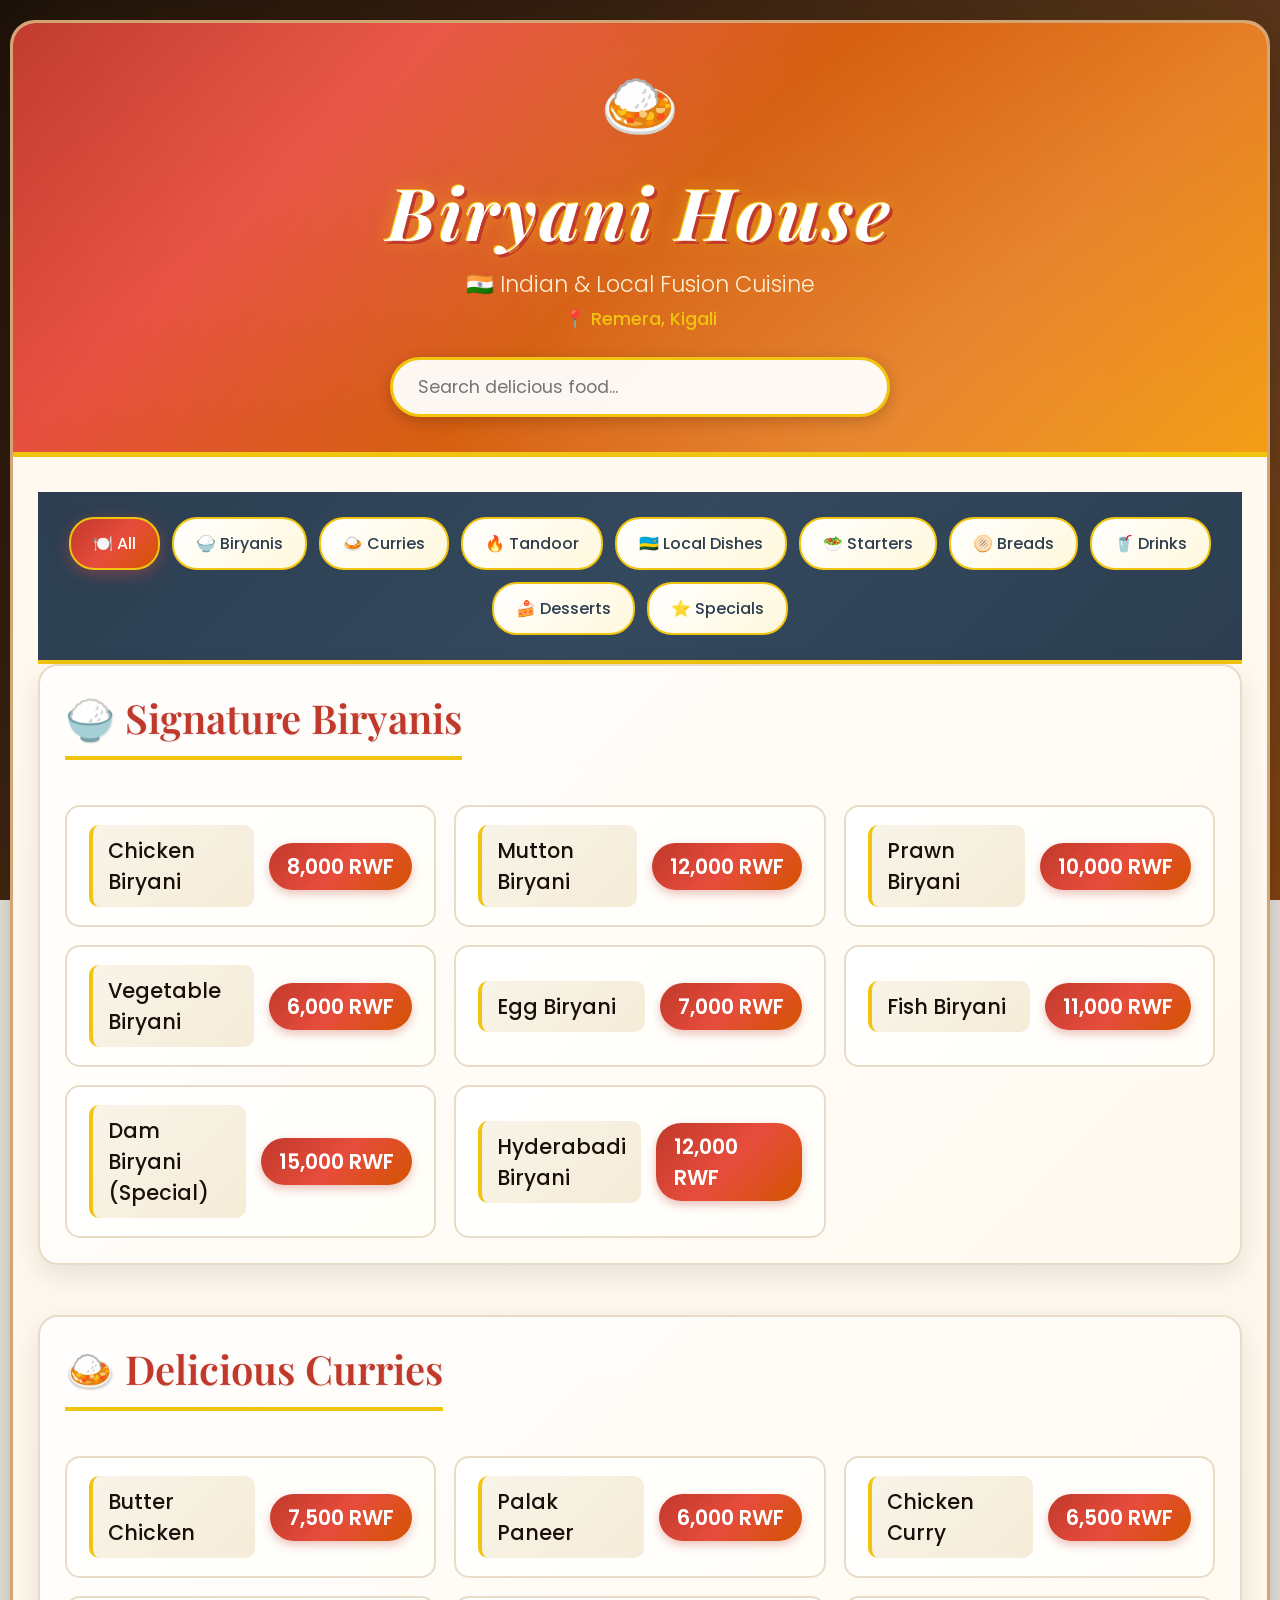
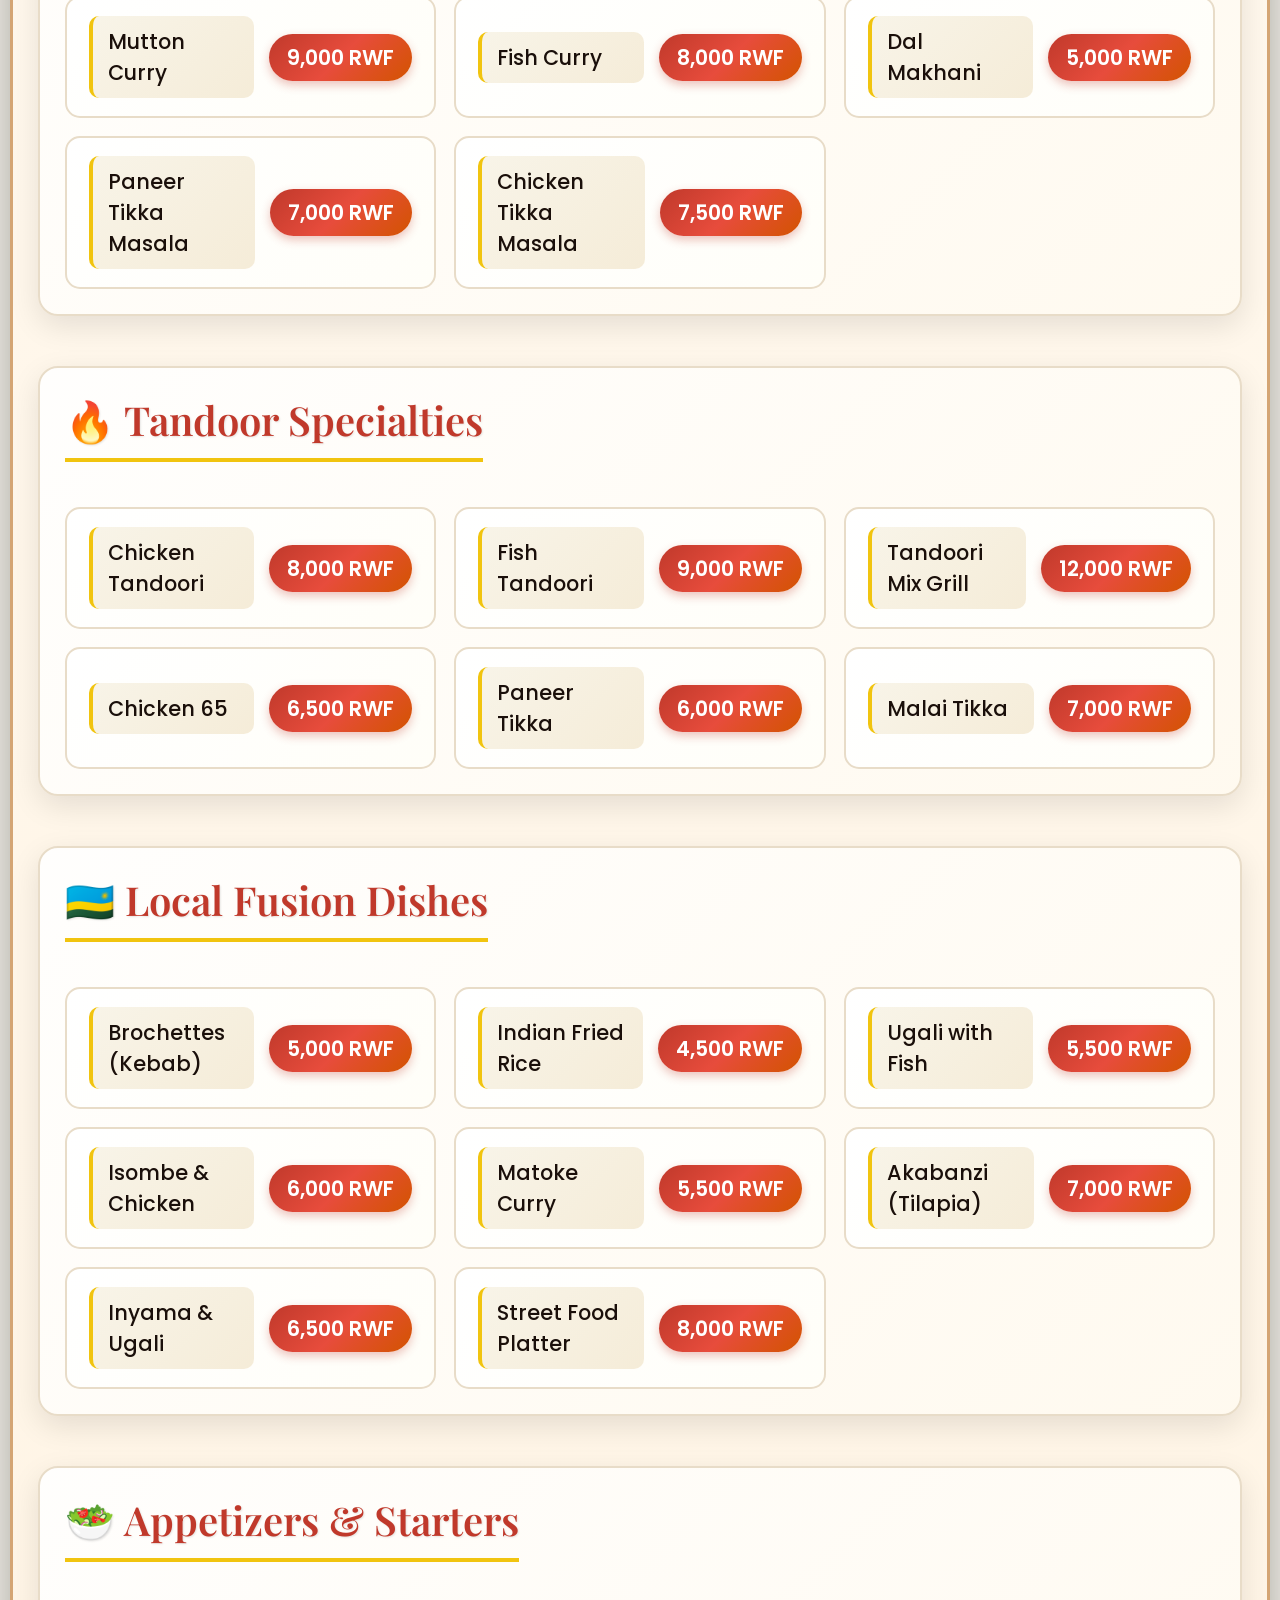
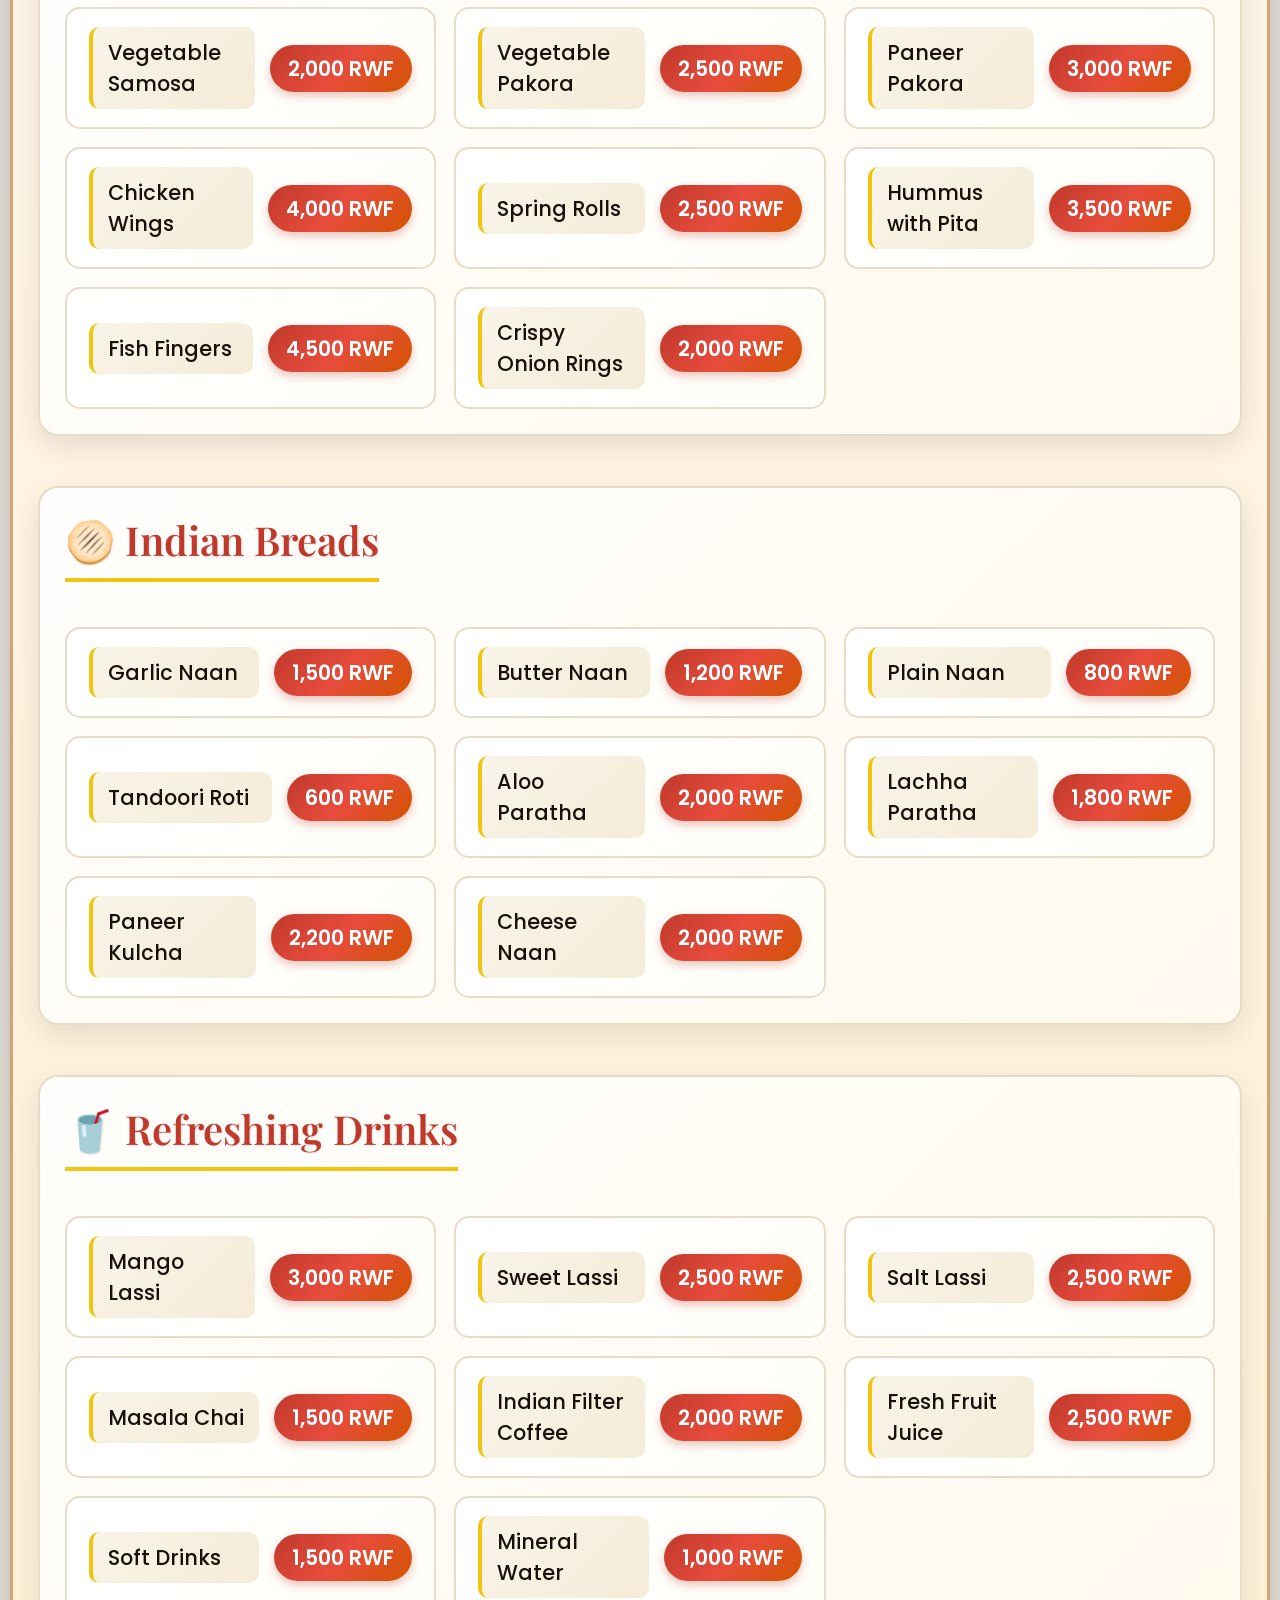
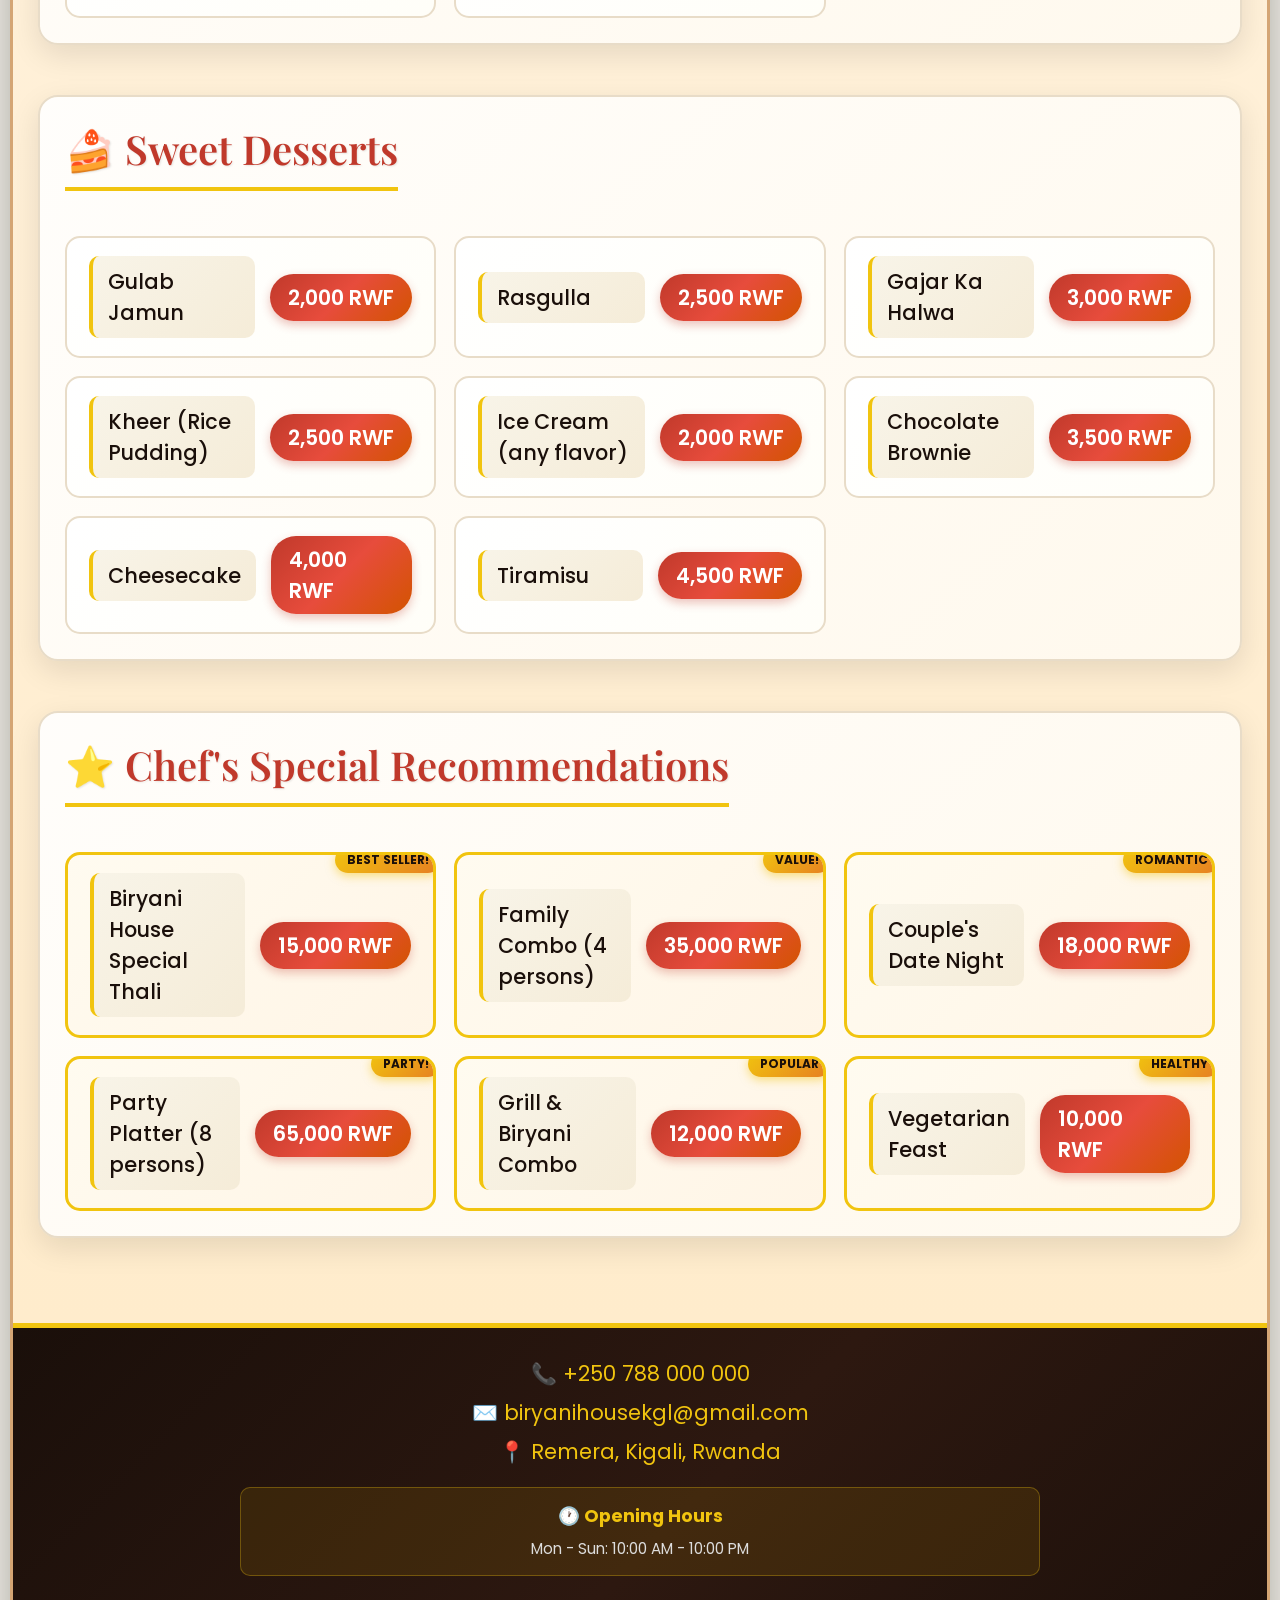
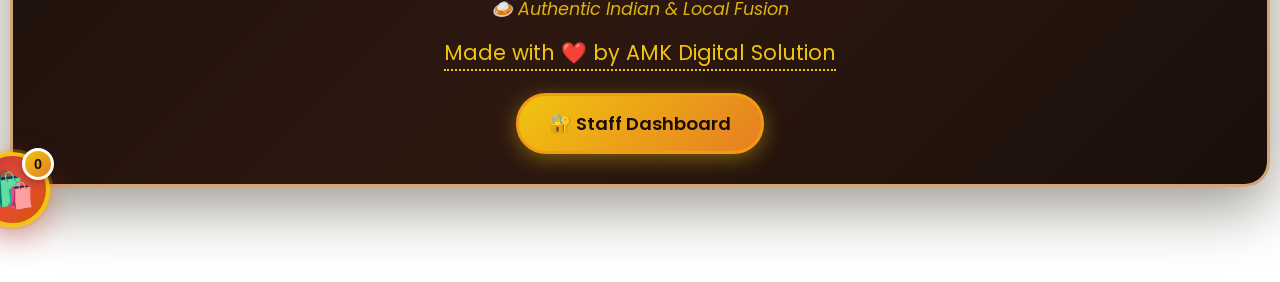
==== menu.html @ 38ee4d49 "Add search optimization, internet images, payment modal and MTN integration" ====
<!DOCTYPE html>
<html lang="en">
<head>
    <meta charset="UTF-8">
    <meta name="viewport" content="width=device-width, initial-scale=1.0">
    <title>Biryani House - Menu</title>
    <link rel="icon" type="image/svg+xml" href="favicon.svg">
    <link rel="preconnect" href="https://fonts.googleapis.com">
    <link rel="preconnect" href="https://fonts.gstatic.com" crossorigin>
    <link href="https://fonts.googleapis.com/css2?family=Playfair+Display:wght@400;600;700&family=Poppins:wght@300;400;500;600&display=swap" rel="stylesheet">
    <link rel="stylesheet" href="menu-style.css">
    <!-- Firebase SDK -->
    <script src="https://www.gstatic.com/firebasejs/9.23.0/firebase-app-compat.js"></script>
    <script src="https://www.gstatic.com/firebasejs/9.23.0/firebase-database-compat.js"></script>
    <script>
        console.log('🍛 Biryani House - Loading...');
        
        const firebaseConfig = {
            apiKey: "AIzaSyCnoVYQ_BgOSNeVuJPE0hF92beCrWhpoPE",
            authDomain: "shazam-coffee.firebaseapp.com",
            projectId: "shazam-coffee",
            storageBucket: "shazam-coffee.firebasestorage.app",
            messagingSenderId: "303645613348",
            appId: "1:303645613348:web:fd463f95c4bb95d16fa7b1",
            databaseURL: "https://shazam-coffee-default-rtdb.firebaseio.com"
        };
        
        // Wait for Firebase to load
        let initAttempts = 0;
        const initFirebase = setInterval(() => {
            if (typeof firebase !== 'undefined' && firebase.initializeApp) {
                clearInterval(initFirebase);
                try {
                    if (!firebase.apps.length) {
                        firebase.initializeApp(firebaseConfig);
                    }
                    window.firebaseDB = firebase.database();
                    console.log('✅ Biryani House - System Ready!');
                } catch (error) {
                    console.error('Firebase init error:', error);
                    window.firebaseDB = null;
                }
            } else {
                initAttempts++;
                if (initAttempts > 100) {
                    clearInterval(initFirebase);
                    console.warn('⚠️ Using offline mode');
                    window.firebaseDB = null;
                }
            }
        }, 100);
    </script>
</head>
<body>
    <!-- Animated Background -->
    <div class="bg-animation">
        <div class="spice spice-1">🌶️</div>
        <div class="spice spice-2">🍛</div>
        <div class="spice spice-3">🧄</div>
        <div class="spice spice-4">🧅</div>
        <div class="spice spice-5">🍚</div>
    </div>

    <div class="container">
        <header class="menu-header">
            <div class="logo">
                <div class="restaurant-icon">🍛</div>
                <h1>Biryani House</h1>
                <p class="tagline">🇮🇳 Indian & Local Fusion Cuisine</p>
                <p class="location">📍 Remera, Kigali</p>
            </div>
            <div class="search-bar">
                <input type="text" id="searchInput" placeholder="Search delicious food...">
            </div>
        </header>

        <main class="menu-content">
            <div class="category-filter">
                <button class="filter-btn active" data-category="all">🍽️ All</button>
                <button class="filter-btn" data-category="biryani">🍚 Biryanis</button>
                <button class="filter-btn" data-category="curry">🍛 Curries</button>
                <button class="filter-btn" data-category="tandoor">🔥 Tandoor</button>
                <button class="filter-btn" data-category="local">🇷🇼 Local Dishes</button>
                <button class="filter-btn" data-category="starters">🥗 Starters</button>
                <button class="filter-btn" data-category="breads">🫓 Breads</button>
                <button class="filter-btn" data-category="drinks">🥤 Drinks</button>
                <button class="filter-btn" data-category="desserts">🍰 Desserts</button>
                <button class="filter-btn" data-category="specials">⭐ Specials</button>
            </div>

            <!-- Biryani Section -->
            <section class="menu-section" data-category="biryani">
                <h2 class="section-title">🍚 Signature Biryanis</h2>
                <div class="menu-grid">
                    <div class="menu-item" data-image="chicken_biryani.jpeg">
                        <span class="item-name">Chicken Biryani</span>
                        <span class="item-price">8,000 RWF</span>
                    </div>
                    <div class="menu-item" data-image="mutton_biryani.jpeg">
                        <span class="item-name">Mutton Biryani</span>
                        <span class="item-price">12,000 RWF</span>
                    </div>
                    <div class="menu-item" data-image="prawn_biryani.jpeg">
                        <span class="item-name">Prawn Biryani</span>
                        <span class="item-price">10,000 RWF</span>
                    </div>
                    <div class="menu-item" data-image="veg_biryani.jpeg">
                        <span class="item-name">Vegetable Biryani</span>
                        <span class="item-price">6,000 RWF</span>
                    </div>
                    <div class="menu-item" data-image="egg_biryani.jpeg">
                        <span class="item-name">Egg Biryani</span>
                        <span class="item-price">7,000 RWF</span>
                    </div>
                    <div class="menu-item" data-image="fish_biryani.jpeg">
                        <span class="item-name">Fish Biryani</span>
                        <span class="item-price">11,000 RWF</span>
                    </div>
                    <div class="menu-item" data-image="dam_biryani.jpeg">
                        <span class="item-name">Dam Biryani (Special)</span>
                        <span class="item-price">15,000 RWF</span>
                    </div>
                    <div class="menu-item" data-image="hyderabadi_biryani.jpeg">
                        <span class="item-name">Hyderabadi Biryani</span>
                        <span class="item-price">12,000 RWF</span>
                    </div>
                </div>
            </section>

            <!-- Curries Section -->
            <section class="menu-section" data-category="curry">
                <h2 class="section-title">🍛 Delicious Curries</h2>
                <div class="menu-grid">
                    <div class="menu-item" data-image="butter_chicken.jpeg">
                        <span class="item-name">Butter Chicken</span>
                        <span class="item-price">7,500 RWF</span>
                    </div>
                    <div class="menu-item" data-image="palak_paneer.jpeg">
                        <span class="item-name">Palak Paneer</span>
                        <span class="item-price">6,000 RWF</span>
                    </div>
                    <div class="menu-item" data-image="chicken_curry.jpeg">
                        <span class="item-name">Chicken Curry</span>
                        <span class="item-price">6,500 RWF</span>
                    </div>
                    <div class="menu-item" data-image="mutton_curry.jpeg">
                        <span class="item-name">Mutton Curry</span>
                        <span class="item-price">9,000 RWF</span>
                    </div>
                    <div class="menu-item" data-image="fish_curry.jpeg">
                        <span class="item-name">Fish Curry</span>
                        <span class="item-price">8,000 RWF</span>
                    </div>
                    <div class="menu-item" data-image="dal_makhani.jpeg">
                        <span class="item-name">Dal Makhani</span>
                        <span class="item-price">5,000 RWF</span>
                    </div>
                    <div class="menu-item" data-image="paneer_tikka.jpeg">
                        <span class="item-name">Paneer Tikka Masala</span>
                        <span class="item-price">7,000 RWF</span>
                    </div>
                    <div class="menu-item" data-image="chicken_tikka.jpeg">
                        <span class="item-name">Chicken Tikka Masala</span>
                        <span class="item-price">7,500 RWF</span>
                    </div>
                </div>
            </section>

            <!-- Tandoor Section -->
            <section class="menu-section" data-category="tandoor">
                <h2 class="section-title">🔥 Tandoor Specialties</h2>
                <div class="menu-grid">
                    <div class="menu-item" data-image="chicken_tandoor.jpeg">
                        <span class="item-name">Chicken Tandoori</span>
                        <span class="item-price">8,000 RWF</span>
                    </div>
                    <div class="menu-item" data-image="fish_tandoor.jpeg">
                        <span class="item-name">Fish Tandoori</span>
                        <span class="item-price">9,000 RWF</span>
                    </div>
                    <div class="menu-item" data-image="tandoori_mix.jpeg">
                        <span class="item-name">Tandoori Mix Grill</span>
                        <span class="item-price">12,000 RWF</span>
                    </div>
                    <div class="menu-item" data-image="chicken_65.jpeg">
                        <span class="item-name">Chicken 65</span>
                        <span class="item-price">6,500 RWF</span>
                    </div>
                    <div class="menu-item" data-image="paneer_tikka_tandoor.jpeg">
                        <span class="item-name">Paneer Tikka</span>
                        <span class="item-price">6,000 RWF</span>
                    </div>
                    <div class="menu-item" data-image="malai_tikka.jpeg">
                        <span class="item-name">Malai Tikka</span>
                        <span class="item-price">7,000 RWF</span>
                    </div>
                </div>
            </section>

            <!-- Local Dishes Section -->
            <section class="menu-section" data-category="local">
                <h2 class="section-title">🇷🇼 Local Fusion Dishes</h2>
                <div class="menu-grid">
                    <div class="menu-item" data-image="brochettes.jpeg">
                        <span class="item-name">Brochettes (Kebab)</span>
                        <span class="item-price">5,000 RWF</span>
                    </div>
                    <div class="menu-item" data-image="fried_rice.jpeg">
                        <span class="item-name">Indian Fried Rice</span>
                        <span class="item-price">4,500 RWF</span>
                    </div>
                    <div class="menu-item" data-image="ugali_fish.jpeg">
                        <span class="item-name">Ugali with Fish</span>
                        <span class="item-price">5,500 RWF</span>
                    </div>
                    <div class="menu-item" data-image="isombe.jpeg">
                        <span class="item-name">Isombe & Chicken</span>
                        <span class="item-price">6,000 RWF</span>
                    </div>
                    <div class="menu-item" data-image="matoke.jpeg">
                        <span class="item-name">Matoke Curry</span>
                        <span class="item-price">5,500 RWF</span>
                    </div>
                    <div class="menu-item" data-image="akabanzi.jpeg">
                        <span class="item-name">Akabanzi (Tilapia)</span>
                        <span class="item-price">7,000 RWF</span>
                    </div>
                    <div class="menu-item" data-image=" RWANDA.jpeg">
                        <span class="item-name">Inyama & Ugali</span>
                        <span class="item-price">6,500 RWF</span>
                    </div>
                    <div class="menu-item" data-image="street_food.jpeg">
                        <span class="item-name">Street Food Platter</span>
                        <span class="item-price">8,000 RWF</span>
                    </div>
                </div>
            </section>

            <!-- Starters Section -->
            <section class="menu-section" data-category="starters">
                <h2 class="section-title">🥗 Appetizers & Starters</h2>
                <div class="menu-grid">
                    <div class="menu-item" data-image="samosa.jpeg">
                        <span class="item-name">Vegetable Samosa</span>
                        <span class="item-price">2,000 RWF</span>
                    </div>
                    <div class="menu-item" data-image="pakora.jpeg">
                        <span class="item-name">Vegetable Pakora</span>
                        <span class="item-price">2,500 RWF</span>
                    </div>
                    <div class="menu-item" data-image="paneer_pakora.jpeg">
                        <span class="item-name">Paneer Pakora</span>
                        <span class="item-price">3,000 RWF</span>
                    </div>
                    <div class="menu-item" data-image="chicken_wings.jpeg">
                        <span class="item-name">Chicken Wings</span>
                        <span class="item-price">4,000 RWF</span>
                    </div>
                    <div class="menu-item" data-image="spring_rolls.jpeg">
                        <span class="item-name">Spring Rolls</span>
                        <span class="item-price">2,500 RWF</span>
                    </div>
                    <div class="menu-item" data-image="hummus.jpeg">
                        <span class="item-name">Hummus with Pita</span>
                        <span class="item-price">3,500 RWF</span>
                    </div>
                    <div class="menu-item" data-image="fish_fingers.jpeg">
                        <span class="item-name">Fish Fingers</span>
                        <span class="item-price">4,500 RWF</span>
                    </div>
                    <div class="menu-item" data-image="onion_rings.jpeg">
                        <span class="item-name">Crispy Onion Rings</span>
                        <span class="item-price">2,000 RWF</span>
                    </div>
                </div>
            </section>

            <!-- Breads Section -->
            <section class="menu-section" data-category="breads">
                <h2 class="section-title">🫓 Indian Breads</h2>
                <div class="menu-grid">
                    <div class="menu-item" data-image="garlic_naan.jpeg">
                        <span class="item-name">Garlic Naan</span>
                        <span class="item-price">1,500 RWF</span>
                    </div>
                    <div class="menu-item" data-image="butter_naan.jpeg">
                        <span class="item-name">Butter Naan</span>
                        <span class="item-price">1,200 RWF</span>
                    </div>
                    <div class="menu-item" data-image="plain_naan.jpeg">
                        <span class="item-name">Plain Naan</span>
                        <span class="item-price">800 RWF</span>
                    </div>
                    <div class="menu-item" data-image="roti.jpeg">
                        <span class="item-name">Tandoori Roti</span>
                        <span class="item-price">600 RWF</span>
                    </div>
                    <div class="menu-item" data-image="paratha.jpeg">
                        <span class="item-name">Aloo Paratha</span>
                        <span class="item-price">2,000 RWF</span>
                    </div>
                    <div class="menu-item" data-image="lachha_paratha.jpeg">
                        <span class="item-name">Lachha Paratha</span>
                        <span class="item-price">1,800 RWF</span>
                    </div>
                    <div class="menu-item" data-image="kulcha.jpeg">
                        <span class="item-name">Paneer Kulcha</span>
                        <span class="item-price">2,200 RWF</span>
                    </div>
                    <div class="menu-item" data-image="cheese_naan.jpeg">
                        <span class="item-name">Cheese Naan</span>
                        <span class="item-price">2,000 RWF</span>
                    </div>
                </div>
            </section>

            <!-- Drinks Section -->
            <section class="menu-section" data-category="drinks">
                <h2 class="section-title">🥤 Refreshing Drinks</h2>
                <div class="menu-grid">
                    <div class="menu-item" data-image="mango_lassi.jpeg">
                        <span class="item-name">Mango Lassi</span>
                        <span class="item-price">3,000 RWF</span>
                    </div>
                    <div class="menu-item" data-image="sweet_lassi.jpeg">
                        <span class="item-name">Sweet Lassi</span>
                        <span class="item-price">2,500 RWF</span>
                    </div>
                    <div class="menu-item" data-image="salt_lassi.jpeg">
                        <span class="item-name">Salt Lassi</span>
                        <span class="item-price">2,500 RWF</span>
                    </div>
                    <div class="menu-item" data-image="masala_chai.jpeg">
                        <span class="item-name">Masala Chai</span>
                        <span class="item-price">1,500 RWF</span>
                    </div>
                    <div class="menu-item" data-image="coffee.jpeg">
                        <span class="item-name">Indian Filter Coffee</span>
                        <span class="item-price">2,000 RWF</span>
                    </div>
                    <div class="menu-item" data-image="fresh_juice.jpeg">
                        <span class="item-name">Fresh Fruit Juice</span>
                        <span class="item-price">2,500 RWF</span>
                    </div>
                    <div class="menu-item" data-image="soft_drinks.jpeg">
                        <span class="item-name">Soft Drinks</span>
                        <span class="item-price">1,500 RWF</span>
                    </div>
                    <div class="menu-item" data-image="water.jpeg">
                        <span class="item-name">Mineral Water</span>
                        <span class="item-price">1,000 RWF</span>
                    </div>
                </div>
            </section>

            <!-- Desserts Section -->
            <section class="menu-section" data-category="desserts">
                <h2 class="section-title">🍰 Sweet Desserts</h2>
                <div class="menu-grid">
                    <div class="menu-item" data-image="gulab_jamun.jpeg">
                        <span class="item-name">Gulab Jamun</span>
                        <span class="item-price">2,000 RWF</span>
                    </div>
                    <div class="menu-item" data-image="rasgulla.jpeg">
                        <span class="item-name">Rasgulla</span>
                        <span class="item-price">2,500 RWF</span>
                    </div>
                    <div class="menu-item" data-image="gajar_ka_halwa.jpeg">
                        <span class="item-name">Gajar Ka Halwa</span>
                        <span class="item-price">3,000 RWF</span>
                    </div>
                    <div class="menu-item" data-image="kheer.jpeg">
                        <span class="item-name">Kheer (Rice Pudding)</span>
                        <span class="item-price">2,500 RWF</span>
                    </div>
                    <div class="menu-item" data-image="ice_cream.jpeg">
                        <span class="item-name">Ice Cream (any flavor)</span>
                        <span class="item-price">2,000 RWF</span>
                    </div>
                    <div class="menu-item" data-image="brownie.jpeg">
                        <span class="item-name">Chocolate Brownie</span>
                        <span class="item-price">3,500 RWF</span>
                    </div>
                    <div class="menu-item" data-image=" cheesecake.jpeg">
                        <span class="item-name">Cheesecake</span>
                        <span class="item-price">4,000 RWF</span>
                    </div>
                    <div class="menu-item" data-image="tiramisu.jpeg">
                        <span class="item-name">Tiramisu</span>
                        <span class="item-price">4,500 RWF</span>
                    </div>
                </div>
            </section>

            <!-- Specials Section -->
            <section class="menu-section" data-category="specials">
                <h2 class="section-title">⭐ Chef's Special Recommendations</h2>
                <div class="menu-grid">
                    <div class="menu-item special-item" data-image="special_thali.jpeg">
                        <span class="item-name">Biryani House Special Thali</span>
                        <span class="item-price">15,000 RWF</span>
                        <span class="special-badge">Best Seller!</span>
                    </div>
                    <div class="menu-item special-item" data-image="family_combo.jpeg">
                        <span class="item-name">Family Combo (4 persons)</span>
                        <span class="item-price">35,000 RWF</span>
                        <span class="special-badge">Value!</span>
                    </div>
                    <div class="menu-item special-item" data-image="couple_date.jpeg">
                        <span class="item-name">Couple's Date Night</span>
                        <span class="item-price">18,000 RWF</span>
                        <span class="special-badge">Romantic</span>
                    </div>
                    <div class="menu-item special-item" data-image="party_platter.jpeg">
                        <span class="item-name">Party Platter (8 persons)</span>
                        <span class="item-price">65,000 RWF</span>
                        <span class="special-badge">Party!</span>
                    </div>
                    <div class="menu-item special-item" data-image="grill_combo.jpeg">
                        <span class="item-name">Grill & Biryani Combo</span>
                        <span class="item-price">12,000 RWF</span>
                        <span class="special-badge">Popular</span>
                    </div>
                    <div class="menu-item special-item" data-image="veg_feast.jpeg">
                        <span class="item-name">Vegetarian Feast</span>
                        <span class="item-price">10,000 RWF</span>
                        <span class="special-badge">Healthy</span>
                    </div>
                </div>
            </section>
        </main>

        <footer class="menu-footer">
            <div class="footer-content">
                <div class="contact-section">
                    <p class="contact">📞 +250 788 000 000</p>
                    <p class="email">✉️ biryanihousekgl@gmail.com</p>
                    <p class="address">📍 Remera, Kigali, Rwanda</p>
                </div>
                <div class="hours-section">
                    <h4>🕐 Opening Hours</h4>
                    <p>Mon - Sun: 10:00 AM - 10:00 PM</p>
                </div>
                <p class="powered">🍛 Authentic Indian & Local Fusion</p>
                <p class="signature">
                    <a href="https://mugisha-aime-kevin.web.app/index.html" target="_blank" class="contact-link">Made with ❤️ by AMK Digital Solution</a>
                </p>
                <div id="contact-modal" class="contact-modal">
                    <div class="contact-content">
                        <span class="close" onclick="toggleContactInfo()">&times;</span>
                        <h3>AMK Digital Solution</h3>
                        <p><strong>Location:</strong> Kigali, Rwanda</p>
                        <p><strong>Phone:</strong></p>
                        <ul>
                            <li><a href="tel:+250783309973">+250 783 309 973</a></li>
                            <li><a href="tel:+250784039011">+250 784 039 011</a></li>
                        </ul>
                        <p><strong>Email:</strong></p>
                        <ul>
                            <li><a href="mailto:ashimirwejoseph@gmail.com">ashimirwejoseph@gmail.com</a></li>
                        </ul>
                    </div>
                </div>
                <div class="barista-link-container">
                    <a href="barista.html" class="barista-link">
                        🔐 Staff Dashboard
                    </a>
                </div>
            </div>
        </footer>
    </div>

    <!-- Active Orders Section -->
    <div class="active-orders-container" id="activeOrdersContainer" style="display: none;">
        <div class="active-orders-header">
            <h3>🛒 Your Active Orders</h3>
            <button class="close-orders-btn" id="closeOrdersBtn">✕</button>
        </div>
        <div id="activeOrdersList"></div>
    </div>

    <!-- Floating Orders Button -->
    <button class="floating-orders-btn" id="floatingOrdersBtn">
        <span class="order-count" id="orderCount">0</span>
        🛍️
    </button>

    <!-- Customer Notifications Panel -->
    <div id="customerNotificationsPanel" class="customer-notifications-panel" style="display: none;">
        <div class="notifications-header">
            <h3>📢 Restaurant Updates</h3>
            <button class="notifications-close-btn" onclick="toggleNotificationsPanel()">✕</button>
        </div>
        <div id="notificationsContent" class="notifications-content">
        </div>
    </div>

    <!-- Order Modal -->
    <div class="modal" id="orderModal">
        <div class="modal-content">
            <div class="modal-header">
                <h2>🍛 Place Your Order</h2>
                <span class="close-modal" id="closeModal">&times;</span>
            </div>
            <div class="modal-body">
                <div class="selected-item-display">
                    <div class="item-info">
                        <h3 id="selectedItemName"></h3>
                        <p class="selected-price" id="selectedItemPrice"></p>
                    </div>
                    <div class="item-image-container">
                        <img id="selectedItemImage" src="" alt="Food Image" class="selected-item-image">
                    </div>
                </div>
                <form id="orderForm">
                    <div class="form-group">
                        <label for="customerName">👤 Your Name *</label>
                        <input type="text" id="customerName" required placeholder="Enter your name">
                    </div>
                    <div class="form-group">
                        <label for="customerPhone">📱 Phone Number *</label>
                        <input type="tel" id="customerPhone" required placeholder="+250 XXX XXX XXX" pattern="[+0-9\s\-()]+">
                    </div>
                    <div class="form-group">
                        <label for="pickupTime">⏰ Pickup Time (minutes) *</label>
                        <select id="pickupTime" required>
                            <option value="">Select pickup time</option>
                            <option value="10">10 minutes</option>
                            <option value="15">15 minutes</option>
                            <option value="20">20 minutes</option>
                            <option value="30">30 minutes</option>
                            <option value="45">45 minutes</option>
                            <option value="60">60 minutes</option>
                            <option value="90">1.5 hours</option>
                            <option value="120">2 hours</option>
                        </select>
                    </div>
                    <div class="form-group">
                        <label for="specialInstructions">📝 Special Instructions (Optional)</label>
                        <textarea id="specialInstructions" rows="3" placeholder="Any special requests? (spice level, allergies, etc.)"></textarea>
                    </div>
                    <div class="pickup-info">
                        <p>📍 <strong>Pickup Location:</strong> Biryani House, Remera</p>
                        <p>☎️ <strong>Contact:</strong> +250 788 000 000</p>
                    </div>
                    <button type="submit" class="submit-order-btn">✓ Confirm Order</button>
                </form>
            </div>
        </div>
    </div>

    <!-- Payment Modal -->
    <div class="modal" id="paymentModal">
        <div class="modal-content">
            <div class="modal-header">
                <h2>💳 Payment</h2>
                <span class="close-modal" id="closePaymentModal">&times;</span>
            </div>
            <div class="modal-body">
                <div class="payment-item-display">
                    <div class="payment-item-info">
                        <h3 id="paymentItemName"></h3>
                        <p class="payment-price" id="paymentItemPrice"></p>
                    </div>
                    <div class="payment-item-image-container">
                        <img id="paymentItemImage" src="" alt="Food Image" class="payment-item-image">
                    </div>
                </div>
                
                <div class="payment-methods">
                    <h4>Select Payment Method:</h4>
                    <div class="payment-options">
                        <label class="payment-option">
                            <input type="radio" name="paymentMethod" value="mtn" checked>
                            <span class="payment-icon">🟢</span>
                            <span>MTN Mobile Money</span>
                        </label>
                        <label class="payment-option">
                            <input type="radio" name="paymentMethod" value="cash">
                            <span class="payment-icon">💵</span>
                            <span>Pay at Pickup</span>
                        </label>
                    </div>
                </div>

                <div id="mtnPaymentSection" class="mtn-payment-section">
                    <div class="form-group">
                        <label for="mtnPhone">📱 MTN Phone Number *</label>
                        <input type="tel" id="mtnPhone" placeholder="+250 7XX XXX XXX" pattern="[+0-9\s\-()]{12,}">
                    </div>
                    <p class="payment-instructions">
                        You will receive a prompt on your phone to confirm payment of <span id="paymentAmount"></span> RWF
                    </p>
                </div>

                <div class="form-group">
                    <label for="customerNamePayment">👤 Your Name *</label>
                    <input type="text" id="customerNamePayment" required placeholder="Enter your name">
                </div>
                <div class="form-group">
                    <label for="customerPhonePayment">📱 Phone Number *</label>
                    <input type="tel" id="customerPhonePayment" required placeholder="+250 XXX XXX XXX" pattern="[+0-9\s\-()]{12,}">
                </div>
                <div class="form-group">
                    <label for="pickupTimePayment">⏰ Pickup Time (minutes) *</label>
                    <select id="pickupTimePayment" required>
                        <option value="">Select pickup time</option>
                        <option value="10">10 minutes</option>
                        <option value="15">15 minutes</option>
                        <option value="20">20 minutes</option>
                        <option value="30">30 minutes</option>
                        <option value="45">45 minutes</option>
                        <option value="60">60 minutes</option>
                        <option value="90">1.5 hours</option>
                        <option value="120">2 hours</option>
                    </select>
                </div>
                <div class="form-group">
                    <label for="specialInstructionsPayment">📝 Special Instructions (Optional)</label>
                    <textarea id="specialInstructionsPayment" rows="3" placeholder="Any special requests?"></textarea>
                </div>
                <div class="pickup-info">
                    <p>📍 <strong>Pickup Location:</strong> Biryani House, Remera</p>
                    <p>☎️ <strong>Contact:</strong> +250 788 000 000</p>
                </div>
                <button type="button" id="processPaymentBtn" class="submit-order-btn">✓ Pay & Confirm Order</button>
            </div>
        </div>
    </div>

    <script>
        // Load menu script
        setTimeout(() => {
            const script = document.createElement('script');
            script.src = 'menu-script.js';
            document.body.appendChild(script);
            console.log('🍛 Biryani House Menu Loaded');
        }, 500);
    </script>
</body>
</html>
---- menu-style.css ----
/* Biryani House - Restaurant Theme CSS */

/* Google Fonts */
@import url('https://fonts.googleapis.com/css2?family=Playfair+Display:wght@400;600;700&family=Poppins:wght@300;400;500;600&display=swap');

/* Reset and base styles */
* {
    margin: 0;
    padding: 0;
    box-sizing: border-box;
}

body {
    font-family: 'Poppins', sans-serif;
    /* Warm Indian-inspired gradient background */
    background: linear-gradient(135deg, #1a0f0a 0%, #2d1810 25%, #4a2c17 50%, #6b3d1f 75%, #8b4513 100%);
    background-attachment: fixed;
    color: #1a0f0a;
    min-height: 100vh;
    padding: 20px 10px;
    overflow-x: hidden;
}

/* Animated Background */
.bg-animation {
    position: fixed;
    top: 0;
    left: 0;
    width: 100%;
    height: 100%;
    pointer-events: none;
    z-index: -1;
    overflow: hidden;
}

.spice {
    position: absolute;
    font-size: 2rem;
    opacity: 0.15;
    animation: floatSpice 15s infinite linear;
}

.spice-1 { top: 10%; left: 10%; animation-delay: 0s; }
.spice-2 { top: 20%; right: 15%; animation-delay: 3s; }
.spice-3 { bottom: 30%; left: 20%; animation-delay: 6s; }
.spice-4 { bottom: 15%; right: 25%; animation-delay: 9s; }
.spice-5 { top: 50%; left: 5%; animation-delay: 12s; }

@keyframes floatSpice {
    0% { transform: translateY(0) rotate(0deg); opacity: 0.1; }
    25% { transform: translateY(-20px) rotate(90deg); opacity: 0.2; }
    50% { transform: translateY(-10px) rotate(180deg); opacity: 0.15; }
    75% { transform: translateY(-25px) rotate(270deg); opacity: 0.2; }
    100% { transform: translateY(0) rotate(360deg); opacity: 0.1; }
}

.container {
    max-width: 1400px;
    margin: 0 auto;
    background: linear-gradient(180deg, #fffef8 0%, #fff9f0 50%, #fff5e6 100%);
    border-radius: 25px;
    box-shadow: 
        0 20px 60px rgba(0, 0, 0, 0.4),
        0 0 100px rgba(255, 193, 7, 0.1);
    overflow: hidden;
    border: 3px solid #d4a574;
}

/* Header */
.menu-header {
    background: linear-gradient(135deg, #c0392b 0%, #e74c3c 25%, #d35400 50%, #e67e22 75%, #f39c12 100%);
    color: #fff;
    padding: 35px 20px;
    text-align: center;
    border-bottom: 5px solid #f1c40f;
    position: relative;
    overflow: hidden;
}

.menu-header::before {
    content: '';
    position: absolute;
    top: -50%;
    left: -50%;
    width: 200%;
    height: 200%;
    background: radial-gradient(circle, rgba(255,255,255,0.1) 0%, transparent 60%);
    animation: shimmer 3s infinite linear;
}

@keyframes shimmer {
    0% { transform: rotate(0deg); }
    100% { transform: rotate(360deg); }
}

.logo {
    margin-bottom: 20px;
    position: relative;
    z-index: 1;
}

.restaurant-icon {
    font-size: 4rem;
    margin-bottom: 10px;
    animation: sizzle 1.5s ease-in-out infinite;
    display: inline-block;
}

@keyframes sizzle {
    0%, 100% { transform: scale(1) rotate(-5deg); }
    50% { transform: scale(1.1) rotate(5deg); }
}

.logo h1 {
    font-family: 'Playfair Display', serif;
    font-size: clamp(2.5rem, 7vw, 4.5rem);
    margin-bottom: 8px;
    font-weight: 700;
    color: #fff;
    text-shadow: 
        3px 3px 0 #c0392b,
        -1px -1px 0 #f1c40f,
        0 0 20px rgba(241, 196, 15, 0.5);
    letter-spacing: 3px;
    font-style: italic;
}

.tagline {
    font-family: 'Poppins', sans-serif;
    font-size: clamp(1rem, 2.5vw, 1.4rem);
    font-weight: 300;
    opacity: 0.95;
    color: #fff8dc;
    margin-bottom: 5px;
}

.location {
    font-size: clamp(0.9rem, 2vw, 1.1rem);
    color: #f1c40f;
    font-weight: 500;
}

.search-bar {
    margin-top: 25px;
    position: relative;
    z-index: 1;
}

#searchInput {
    width: 100%;
    max-width: 500px;
    padding: 14px 25px;
    border: 3px solid #f1c40f;
    border-radius: 30px;
    font-size: 1.1rem;
    font-family: 'Poppins', sans-serif;
    font-weight: 400;
    outline: none;
    transition: all 0.4s cubic-bezier(0.175, 0.885, 0.32, 1.275);
    background: rgba(255, 255, 255, 0.95);
    box-shadow: 0 4px 15px rgba(0, 0, 0, 0.2);
}

#searchInput:focus {
    border-color: #e74c3c;
    box-shadow: 0 0 25px rgba(231, 76, 60, 0.4);
    transform: scale(1.03);
}

/* Category Filter */
.category-filter {
    display: flex;
    flex-wrap: wrap;
    justify-content: center;
    gap: 12px;
    padding: 25px 20px;
    background: linear-gradient(135deg, #2c3e50 0%, #34495e 50%, #2c3e50 100%);
    border-bottom: 4px solid #f1c40f;
}

.filter-btn {
    padding: 12px 22px;
    border: 2px solid #f1c40f;
    background: linear-gradient(135deg, #fff 0%, #fff8dc 100%);
    color: #2c3e50;
    border-radius: 25px;
    cursor: pointer;
    font-size: clamp(0.85rem, 1.5vw, 1rem);
    font-family: 'Poppins', sans-serif;
    font-weight: 500;
    transition: all 0.4s cubic-bezier(0.175, 0.885, 0.32, 1.275);
    text-transform: capitalize;
}

.filter-btn:hover {
    background: linear-gradient(135deg, #f1c40f 0%, #f39c12 100%);
    color: #1a0f0a;
    transform: translateY(-3px) scale(1.05);
    box-shadow: 0 8px 20px rgba(241, 196, 15, 0.4);
}

.filter-btn.active {
    background: linear-gradient(135deg, #c0392b 0%, #e74c3c 50%, #d35400 100%);
    color: #fff;
    border-color: #f1c40f;
    box-shadow: 0 4px 15px rgba(231, 76, 60, 0.4);
}

/* Menu Content */
.menu-content {
    padding: 35px 25px;
    background: linear-gradient(180deg, #fff9f0 0%, #fff5e6 50%, #ffeccc 100%);
    min-height: 400px;
}

.menu-section {
    margin-bottom: 50px;
    animation: fadeIn 0.6s ease-out;
    background: linear-gradient(135deg, rgba(255,255,255,0.9) 0%, rgba(255,250,240,0.9) 100%);
    border-radius: 20px;
    padding: 25px;
    border: 2px solid #e8dcc8;
    box-shadow: 0 10px 30px rgba(0, 0, 0, 0.1);
}

.menu-section.hidden {
    display: none;
}

@keyframes fadeIn {
    from { opacity: 0; transform: translateY(30px); }
    to { opacity: 1; transform: translateY(0); }
}

.section-title {
    font-family: 'Playfair Display', serif;
    font-size: clamp(1.8rem, 4vw, 2.5rem);
    color: #c0392b;
    margin-bottom: 25px;
    padding-bottom: 12px;
    border-bottom: 4px solid #f1c40f;
    display: inline-block;
    font-weight: 600;
    text-shadow: 1px 1px 2px rgba(0,0,0,0.1);
}

.menu-grid {
    display: grid;
    grid-template-columns: repeat(auto-fill, minmax(280px, 1fr));
    gap: 18px;
    margin-top: 20px;
}

.menu-item {
    display: flex;
    justify-content: space-between;
    align-items: center;
    padding: 18px 22px;
    background: linear-gradient(135deg, #fff 0%, #fffef8 100%);
    border: 2px solid #e8dcc8;
    border-radius: 15px;
    transition: all 0.4s cubic-bezier(0.175, 0.885, 0.32, 1.275);
    cursor: pointer;
    position: relative;
    overflow: hidden;
}

/* Menu item image styles */
.item-img-container {
    width: 70px;
    height: 70px;
    border-radius: 12px;
    overflow: hidden;
    flex-shrink: 0;
    margin-right: 12px;
    border: 2px solid #f1c40f;
    box-shadow: 0 2px 8px rgba(0,0,0,0.1);
    background: #f5f5f5;
}

.item-img {
    width: 100%;
    height: 100%;
    object-fit: cover;
    transition: transform 0.3s ease;
}

.menu-item:hover .item-img {
    transform: scale(1.1);
}

.menu-item::before {
    content: '';
    position: absolute;
    top: 0;
    left: -100%;
    width: 100%;
    height: 100%;
    background: linear-gradient(90deg, transparent, rgba(241, 196, 15, 0.3), transparent);
    transition: left 0.6s ease;
}

.menu-item:hover::before {
    left: 100%;
}

.menu-item:hover {
    border-color: #e67e22;
    box-shadow: 
        0 12px 30px rgba(230, 126, 34, 0.25),
        0 0 0 3px rgba(241, 196, 15, 0.2);
    transform: translateY(-5px) scale(1.02);
}

.menu-item:active {
    transform: scale(0.98);
}

.item-name {
    font-size: clamp(1rem, 2.5vw, 1.3rem);
    color: #1a0f0a;
    font-weight: 500;
    flex: 1;
    padding: 10px 15px;
    background: linear-gradient(135deg, #f8f4e8 0%, #f5ecd8 100%);
    border-radius: 10px;
    display: inline-block;
    font-family: 'Poppins', sans-serif;
    border-left: 4px solid #f1c40f;
}

.item-price {
    font-size: clamp(1rem, 2.5vw, 1.3rem);
    font-family: 'Poppins', sans-serif;
    color: #fff;
    font-weight: 600;
    background: linear-gradient(135deg, #c0392b 0%, #e74c3c 50%, #d35400 100%);
    padding: 8px 18px;
    border-radius: 25px;
    margin-left: 15px;
    box-shadow: 0 4px 10px rgba(192, 57, 43, 0.3);
    transition: all 0.3s ease;
}

.menu-item:hover .item-price {
    background: linear-gradient(135deg, #d35400 0%, #e67e22 100%);
    transform: scale(1.1);
}

/* Special Items */
.special-item {
    border: 3px solid #f1c40f;
    background: linear-gradient(135deg, #fffbf0 0%, #fff5e6 100%);
}

.special-badge {
    position: absolute;
    top: -8px;
    right: -8px;
    background: linear-gradient(135deg, #f1c40f 0%, #e67e22 100%);
    color: #1a0f0a;
    padding: 4px 12px;
    border-radius: 15px;
    font-size: 0.75rem;
    font-weight: 700;
    text-transform: uppercase;
    box-shadow: 0 3px 10px rgba(241, 196, 15, 0.5);
    animation: badgePulse 2s infinite;
}

@keyframes badgePulse {
    0%, 100% { transform: scale(1); }
    50% { transform: scale(1.1); }
}

/* Footer */
.menu-footer {
    background: linear-gradient(135deg, #1a0f0a 0%, #2d1810 50%, #1a0f0a 100%);
    color: #fff8dc;
    padding: 30px 20px;
    text-align: center;
    border-top: 5px solid #f1c40f;
}

.footer-content {
    max-width: 800px;
    margin: 0 auto;
}

.contact-section {
    margin-bottom: 15px;
}

.contact-section .contact,
.contact-section .email,
.contact-section .address {
    font-family: 'Poppins', sans-serif;
    font-size: clamp(1rem, 2.5vw, 1.3rem);
    margin-bottom: 8px;
    color: #f1c40f;
    font-weight: 400;
}

.hours-section {
    margin: 20px 0;
    padding: 15px;
    background: rgba(255, 193, 7, 0.1);
    border-radius: 10px;
    border: 1px solid rgba(241, 196, 15, 0.3);
}

.hours-section h4 {
    color: #f1c40f;
    font-family: 'Poppins', sans-serif;
    margin-bottom: 8px;
    font-size: 1.1rem;
}

.hours-section p {
    font-size: 0.95rem;
    color: #ddd;
}

.powered {
    font-size: clamp(0.9rem, 2vw, 1.1rem);
    opacity: 0.9;
    font-style: italic;
    color: #f1c40f;
    margin-top: 15px;
}

.signature {
    font-family: 'Poppins', sans-serif;
    font-size: clamp(1rem, 2vw, 1.3rem);
    margin-top: 15px;
    color: #fff8dc;
    font-weight: 400;
}

/* Modal Styles */
.modal {
    display: none;
    position: fixed;
    z-index: 9999;
    left: 0;
    top: 0;
    width: 100%;
    height: 100%;
    background-color: rgba(0, 0, 0, 0.7);
    backdrop-filter: blur(5px);
    animation: fadeIn 0.3s ease;
}

.modal.active {
    display: flex;
    align-items: center;
    justify-content: center;
}

/* Payment Modal Specific Styles */
.payment-item-display {
    display: flex;
    align-items: center;
    gap: 15px;
    padding: 15px;
    background: linear-gradient(135deg, #fff9f0 0%, #fff5e6 100%);
    border-radius: 12px;
    margin-bottom: 20px;
    border: 2px solid #f1c40f;
}

.payment-item-info {
    flex: 1;
}

.payment-item-info h3 {
    margin: 0 0 5px 0;
    color: #1a0f0a;
    font-size: 1.2rem;
}

.payment-price {
    color: #c0392b;
    font-weight: 700;
    font-size: 1.1rem;
    margin: 0;
}

.payment-item-image-container {
    width: 80px;
    height: 80px;
    border-radius: 10px;
    overflow: hidden;
    border: 2px solid #e67e22;
}

.payment-item-image {
    width: 100%;
    height: 100%;
    object-fit: cover;
}

.payment-methods {
    margin-bottom: 20px;
}

.payment-methods h4 {
    margin: 0 0 12px 0;
    color: #1a0f0a;
    font-size: 1rem;
}

.payment-options {
    display: flex;
    gap: 12px;
    flex-wrap: wrap;
}

.payment-option {
    display: flex;
    align-items: center;
    gap: 8px;
    padding: 12px 18px;
    border: 2px solid #e8dcc8;
    border-radius: 10px;
    cursor: pointer;
    transition: all 0.3s ease;
    flex: 1;
    min-width: 140px;
}

.payment-option:hover {
    border-color: #f1c40f;
    background: #fffbf0;
}

.payment-option input[type="radio"]:checked + .payment-icon + span {
    font-weight: 600;
    color: #c0392b;
}

.payment-option input[type="radio"]:checked {
    accent-color: #c0392b;
}

.payment-icon {
    font-size: 1.3rem;
}

.mtn-payment-section {
    background: linear-gradient(135deg, #fff9f0 0%, #e8f5e9 100%);
    padding: 15px;
    border-radius: 10px;
    margin-bottom: 20px;
    border: 2px solid #4caf50;
}

.payment-instructions {
    font-size: 0.9rem;
    color: #666;
    margin: 10px 0 0 0;
    padding: 10px;
    background: #fff;
    border-radius: 8px;
}

.payment-instructions span {
    font-weight: 700;
    color: #2e7d32;
    font-size: 1.1rem;
}

#processPaymentBtn {
    width: 100%;
    padding: 16px;
    font-size: 1.1rem;
    background: linear-gradient(135deg, #4caf50 0%, #388e3c 100%);
}

#processPaymentBtn:hover {
    background: linear-gradient(135deg, #388e3c 0%, #2e7d32 100%);
}
    position: fixed;
    z-index: 9999;
    left: 0;
    top: 0;
    width: 100%;
    height: 100%;
    background-color: rgba(0, 0, 0, 0.85);
    animation: fadeIn 0.3s ease;
    overflow-y: auto;
    backdrop-filter: blur(8px);
}

.modal.active {
    display: flex;
    align-items: center;
    justify-content: center;
    padding: 20px;
}

.modal-content {
    background: linear-gradient(180deg, #fffef8 0%, #fff9f0 100%);
    border-radius: 25px;
    width: 100%;
    max-width: 520px;
    box-shadow: 
        0 15px 60px rgba(0, 0, 0, 0.5),
        0 0 0 4px rgba(241, 196, 15, 0.3);
    animation: slideUp 0.4s cubic-bezier(0.175, 0.885, 0.32, 1.275);
    max-height: 90vh;
    overflow-y: auto;
    border: 2px solid #f1c40f;
}

@keyframes slideUp {
    from { transform: translateY(60px) scale(0.9); opacity: 0; }
    to { transform: translateY(0) scale(1); opacity: 1; }
}

.modal-header {
    background: linear-gradient(135deg, #c0392b 0%, #e74c3c 50%, #d35400 100%);
    color: #fff;
    padding: 22px 28px;
    border-radius: 23px 23px 0 0;
    display: flex;
    justify-content: space-between;
    align-items: center;
    border-bottom: 3px solid #f1c40f;
}

.modal-header h2 {
    margin: 0;
    font-family: 'Playfair Display', serif;
    font-size: clamp(1.5rem, 4vw, 2rem);
    font-weight: 600;
}

.close-modal {
    font-size: 2.2rem;
    cursor: pointer;
    color: #fff;
    transition: all 0.3s ease;
    line-height: 1;
    width: 40px;
    height: 40px;
    display: flex;
    align-items: center;
    justify-content: center;
    border-radius: 50%;
}

.close-modal:hover {
    background: rgba(255,255,255,0.2);
    transform: rotate(90deg);
}

.modal-body {
    padding: 28px;
}

.selected-item-display {
    background: linear-gradient(135deg, #fffbf0 0%, #fff5e6 100%);
    padding: 22px;
    border-radius: 18px;
    margin-bottom: 25px;
    border: 2px solid #f1c40f;
    display: flex;
    gap: 22px;
    align-items: flex-start;
    box-shadow: 0 5px 20px rgba(241, 196, 15, 0.2);
}

.item-info {
    flex: 1;
    text-align: left;
}

.selected-item-display h3 {
    color: #c0392b;
    font-family: 'Playfair Display', serif;
    font-size: clamp(1.3rem, 3vw, 1.7rem);
    margin-bottom: 12px;
    font-weight: 600;
}

.selected-price {
    font-size: clamp(1.4rem, 3vw, 1.9rem);
    font-family: 'Poppins', sans-serif;
    font-weight: 600;
    color: #fff;
    background: linear-gradient(135deg, #c0392b 0%, #e74c3c 100%);
    display: inline-block;
    padding: 10px 22px;
    border-radius: 25px;
    box-shadow: 0 4px 15px rgba(192, 57, 43, 0.3);
}

.item-image-container {
    flex-shrink: 0;
    width: 140px;
    height: 140px;
    display: flex;
    align-items: center;
    justify-content: center;
    background: linear-gradient(135deg, #fff 0%, #f5e6d3 100%);
    border-radius: 15px;
    border: 3px solid #f1c40f;
    overflow: hidden;
}

.selected-item-image {
    width: 100%;
    height: 100%;
    object-fit: cover;
    border-radius: 12px;
}

.form-group {
    margin-bottom: 22px;
}

.form-group label {
    display: block;
    margin-bottom: 10px;
    color: #1a0f0a;
    font-weight: 500;
    font-size: clamp(1rem, 2.5vw, 1.15rem);
    font-family: 'Poppins', sans-serif;
}

.form-group input,
.form-group select,
.form-group textarea {
    width: 100%;
    padding: 14px 18px;
    border: 2px solid #e8dcc8;
    border-radius: 12px;
    font-size: 1.05rem;
    font-family: 'Poppins', sans-serif;
    transition: all 0.3s ease;
    background: #fff;
}

.form-group input:focus,
.form-group select:focus,
.form-group textarea:focus {
    outline: none;
    border-color: #e67e22;
    box-shadow: 0 0 15px rgba(230, 126, 34, 0.2);
    transform: translateY(-2px);
}

.form-group textarea {
    resize: vertical;
    min-height: 80px;
}

.pickup-info {
    background: linear-gradient(135deg, #fffbf0 0%, #fff5e6 100%);
    border-left: 5px solid #f1c40f;
    padding: 18px;
    margin: 22px 0;
    border-radius: 10px;
    box-shadow: 0 3px 15px rgba(0, 0, 0, 0.1);
}

.pickup-info p {
    margin: 10px 0;
    color: #1a0f0a;
    font-size: 0.95rem;
    font-family: 'Poppins', sans-serif;
}

.submit-order-btn {
    width: 100%;
    padding: 16px;
    background: linear-gradient(135deg, #c0392b 0%, #e74c3c 50%, #d35400 100%);
    color: #fff;
    border: none;
    border-radius: 15px;
    font-size: clamp(1.2rem, 3vw, 1.5rem);
    font-family: 'Poppins', sans-serif;
    font-weight: 600;
    cursor: pointer;
    transition: all 0.4s cubic-bezier(0.175, 0.885, 0.32, 1.275);
    text-transform: uppercase;
    letter-spacing: 2px;
    box-shadow: 0 6px 20px rgba(192, 57, 43, 0.4);
}

.submit-order-btn:hover {
    background: linear-gradient(135deg, #d35400 0%, #e67e22 100%);
    transform: translateY(-3px) scale(1.02);
    box-shadow: 0 10px 30px rgba(230, 126, 34, 0.5);
}

.submit-order-btn:active {
    transform: scale(0.98);
}

/* Floating Orders Button */
.floating-orders-btn {
    position: fixed;
    bottom: 35px;
    right: 35px;
    width: 75px;
    height: 75px;
    border-radius: 50%;
    background: linear-gradient(135deg, #c0392b 0%, #e74c3c 50%, #d35400 100%);
    color: #fff;
    border: 4px solid #f1c40f;
    font-size: 2.2rem;
    cursor: pointer;
    box-shadow: 
        0 10px 30px rgba(192, 57, 43, 0.5),
        0 0 0 3px rgba(241, 196, 15, 0.3);
    transition: all 0.4s cubic-bezier(0.175, 0.885, 0.32, 1.275);
    z-index: 999;
    display: flex;
    align-items: center;
    justify-content: center;
    position: relative;
    animation: floatBtn 3s ease-in-out infinite;
}

@keyframes floatBtn {
    0%, 100% { transform: translateY(0); }
    50% { transform: translateY(-8px); }
}

.floating-orders-btn:hover {
    transform: scale(1.15);
    box-shadow: 
        0 15px 40px rgba(192, 57, 43, 0.6),
        0 0 0 5px rgba(241, 196, 15, 0.4);
}

.order-count {
    position: absolute;
    top: -8px;
    right: -8px;
    background: linear-gradient(135deg, #f1c40f 0%, #e67e22 100%);
    color: #1a0f0a;
    width: 32px;
    height: 32px;
    border-radius: 50%;
    display: flex;
    align-items: center;
    justify-content: center;
    font-size: 0.9rem;
    font-weight: 700;
    border: 3px solid #fff;
    box-shadow: 0 3px 10px rgba(0, 0, 0, 0.3);
}

/* Active Orders Container */
.active-orders-container {
    position: fixed;
    bottom: 130px;
    right: 35px;
    width: 380px;
    max-height: 520px;
    background: #fffef8;
    border-radius: 20px;
    box-shadow: 
        0 15px 50px rgba(0, 0, 0, 0.4),
        0 0 0 3px rgba(241, 196, 15, 0.2);
    z-index: 998;
    overflow: hidden;
    animation: slideUp 0.4s ease;
    border: 2px solid #f1c40f;
}

.active-orders-header {
    background: linear-gradient(135deg, #c0392b 0%, #e74c3c 50%, #d35400 100%);
    color: #fff;
    padding: 18px 22px;
    display: flex;
    justify-content: space-between;
    align-items: center;
    border-bottom: 3px solid #f1c40f;
}

.active-orders-header h3 {
    margin: 0;
    font-family: 'Poppins', sans-serif;
    font-size: 1.35rem;
    font-weight: 600;
}

.close-orders-btn {
    background: none;
    border: none;
    color: #fff;
    font-size: 1.6rem;
    cursor: pointer;
    transition: all 0.3s ease;
    padding: 0;
    width: 35px;
    height: 35px;
    display: flex;
    align-items: center;
    justify-content: center;
    border-radius: 50%;
}

.close-orders-btn:hover {
    background: rgba(255,255,255,0.2);
    transform: rotate(90deg);
}

#activeOrdersList {
    max-height: 440px;
    overflow-y: auto;
    padding: 18px;
}

.order-card {
    background: linear-gradient(135deg, #fff 0%, #fffbf0 100%);
    border: 2px solid #e8dcc8;
    border-radius: 15px;
    padding: 18px;
    margin-bottom: 18px;
    position: relative;
    transition: all 0.3s ease;
}

.order-card:hover {
    border-color: #f1c40f;
    box-shadow: 0 5px 20px rgba(241, 196, 15, 0.2);
}

.order-card-header {
    display: flex;
    justify-content: space-between;
    align-items: start;
    margin-bottom: 14px;
}

.order-number {
    background: linear-gradient(135deg, #f1c40f 0%, #e67e22 100%);
    color: #1a0f0a;
    padding: 5px 14px;
    border-radius: 18px;
    font-size: 0.85rem;
    font-weight: 700;
}

.order-item-name {
    font-size: 1.25rem;
    font-weight: 600;
    color: #c0392b;
    margin: 10px 0;
    font-family: 'Poppins', sans-serif;
}

.order-price {
    color: #1a0f0a;
    font-weight: 600;
    font-size: 1rem;
}

.order-customer-info {
    font-size: 0.9rem;
    color: #666;
    margin: 6px 0;
    font-family: 'Poppins', sans-serif;
}

.countdown-display {
    background: linear-gradient(135deg, #c0392b 0%, #e74c3c 100%);
    color: #fff;
    padding: 14px;
    border-radius: 12px;
    text-align: center;
    margin-top: 14px;
    font-weight: 600;
}

.countdown-time {
    font-size: 2rem;
    display: block;
    margin: 6px 0;
    font-weight: 700;
}

.countdown-label {
    font-size: 0.85rem;
    opacity: 0.9;
}

.order-ready {
    background: linear-gradient(135deg, #27ae60 0%, #2ecc71 100%);
    animation: pulse 1s infinite;
}

@keyframes pulse {
    0%, 100% { opacity: 1; }
    50% { opacity: 0.8; }
}

.cancel-order-btn {
    width: 100%;
    margin-top: 12px;
    padding: 10px;
    background: linear-gradient(135deg, #c0392b 0%, #e74c3c 100%);
    color: #fff;
    border: none;
    border-radius: 10px;
    cursor: pointer;
    font-family: 'Poppins', sans-serif;
    font-weight: 500;
    font-size: 1rem;
    transition: all 0.3s ease;
}

.cancel-order-btn:hover {
    background: #a93226;
    transform: translateY(-2px);
}

.empty-orders {
    text-align: center;
    padding: 45px 25px;
    color: #999;
    font-style: italic;
}

/* Contact Modal */
.contact-modal {
    position: fixed;
    top: 0;
    left: 0;
    width: 100%;
    height: 100%;
    background: rgba(0, 0, 0, 0.92);
    display: none;
    justify-content: center;
    align-items: center;
    z-index: 1000;
    backdrop-filter: blur(8px);
}

.contact-modal[style*="display: flex"],
.contact-modal[style*="display:flex"] {
    display: flex !important;
}

.contact-content {
    background: linear-gradient(180deg, #2d1810 0%, #1a0f0a 100%);
    border-radius: 20px;
    padding: 35px;
    max-width: 520px;
    width: 92%;
    box-shadow: 0 15px 50px rgba(0, 0, 0, 0.5);
    border: 3px solid #f1c40f;
    position: relative;
    color: #fff;
}

.contact-content h3 {
    font-family: 'Playfair Display', serif;
    font-size: 1.9rem;
    margin-bottom: 22px;
    color: #f1c40f;
    font-weight: 600;
}

.contact-content p {
    font-family: 'Poppins', sans-serif;
    margin-bottom: 16px;
    font-size: 1.05rem;
}

.contact-content strong {
    color: #f1c40f;
}

.contact-content ul {
    list-style: none;
    margin-left: 22px;
    margin-bottom: 22px;
}

.contact-content li {
    margin-bottom: 10px;
    font-family: 'Poppins', sans-serif;
    font-size: 1rem;
}

.contact-content a {
    color: #f1c40f;
    text-decoration: none;
    transition: all 0.3s ease;
}

.contact-content a:hover {
    color: #fff;
    text-decoration: underline;
}

.close {
    position: absolute;
    top: 18px;
    right: 22px;
    font-size: 2.2rem;
    color: #f1c40f;
    cursor: pointer;
    transition: all 0.3s ease;
    width: 40px;
    height: 40px;
    display: flex;
    align-items: center;
    justify-content: center;
    border-radius: 50%;
}

.close:hover {
    background: rgba(255, 193, 7, 0.2);
    color: #fff;
    transform: scale(1.2) rotate(90deg);
}

/* Barista Link */
.barista-link-container {
    margin-top: 25px;
    text-align: center;
}

.barista-link {
    display: inline-block;
    padding: 14px 30px;
    background: linear-gradient(135deg, #f1c40f 0%, #e67e22 100%);
    color: #1a0f0a;
    text-decoration: none;
    border-radius: 30px;
    font-weight: 600;
    font-size: 1.15rem;
    font-family: 'Poppins', sans-serif;
    transition: all 0.4s cubic-bezier(0.175, 0.885, 0.32, 1.275);
    border: 3px solid #f39c12;
    box-shadow: 0 5px 20px rgba(241, 196, 15, 0.4);
}

.barista-link:hover {
    background: linear-gradient(135deg, #e67e22 0%, #d35400 100%);
    color: #fff;
    transform: translateY(-3px) scale(1.05);
    box-shadow: 0 10px 30px rgba(230, 126, 34, 0.5);
}

/* Notifications Panel */
.customer-notifications-panel {
    position: fixed;
    bottom: 35px;
    left: 35px;
    width: 340px;
    max-height: 420px;
    background: #fffef8;
    border-radius: 18px;
    box-shadow: 
        0 10px 30px rgba(0, 0, 0, 0.35),
        0 0 0 3px rgba(241, 196, 15, 0.2);
    z-index: 997;
    overflow: hidden;
    animation: slideUp 0.4s ease;
    border: 2px solid #f1c40f;
    display: flex;
    flex-direction: column;
}

.notifications-header {
    background: linear-gradient(135deg, #c0392b 0%, #e74c3c 50%, #d35400 100%);
    color: #fff;
    padding: 18px 22px;
    display: flex;
    justify-content: space-between;
    align-items: center;
    border-bottom: 3px solid #f1c40f;
}

.notifications-header h3 {
    margin: 0;
    font-family: 'Poppins', sans-serif;
    font-size: 1.3rem;
    font-weight: 600;
}

.notifications-close-btn {
    background: none;
    border: none;
    color: #fff;
    font-size: 1.5rem;
    cursor: pointer;
    transition: all 0.3s ease;
    padding: 0;
    width: 35px;
    height: 35px;
    display: flex;
    align-items: center;
    justify-content: center;
    border-radius: 50%;
}

.notifications-close-btn:hover {
    background: rgba(255,255,255,0.2);
    transform: rotate(90deg);
}

.notifications-content {
    flex: 1;
    overflow-y: auto;
    padding: 18px;
}

.notification-item {
    background: linear-gradient(135deg, #fff 0%, #fffbf0 100%);
    border-left: 5px solid #f1c40f;
    padding: 14px;
    margin-bottom: 14px;
    border-radius: 10px;
    font-size: 0.95rem;
    color: #1a0f0a;
    font-family: 'Poppins', sans-serif;
}

.notification-timestamp {
    font-size: 0.75rem;
    color: #999;
    margin-top: 6px;
}

.empty-notifications {
    text-align: center;
    padding: 35px 18px;
    color: #999;
    font-style: italic;
}

/* Contact Link */
.contact-link {
    color: #f1c40f;
    text-decoration: none;
    cursor: pointer;
    transition: all 0.3s ease;
    border-bottom: 2px dotted #f1c40f;
    padding-bottom: 2px;
}

.contact-link:hover {
    color: #fff;
    transform: scale(1.05);
}

/* Responsive Design */
@media (max-width: 768px) {
    body {
        padding: 8px 5px;
    }

    .container {
        border-radius: 18px;
    }

    .menu-header {
        padding: 25px 15px;
    }

    .restaurant-icon {
        font-size: 3rem;
    }

    .category-filter {
        padding: 20px 15px;
        gap: 8px;
    }

    .filter-btn {
        padding: 10px 16px;
        font-size: 0.8rem;
    }

    .menu-content {
        padding: 20px 15px;
    }

    .menu-grid {
        grid-template-columns: 1fr;
        gap: 14px;
    }

    .section-title {
        font-size: 1.6rem;
    }

    .modal-content {
        margin: 10px;
        max-width: 96%;
    }

    .active-orders-container {
        width: calc(100% - 16px);
        left: 8px;
        right: 8px;
        bottom: 115px;
    }

    .floating-orders-btn {
        width: 65px;
        height: 65px;
        font-size: 1.8rem;
        bottom: 25px;
        right: 25px;
    }

    .customer-notifications-panel {
        width: calc(100% - 16px);
        left: 8px;
        bottom: 110px;
    }

    .selected-item-display {
        padding: 15px;
        flex-direction: column;
        align-items: center;
    }

    .item-info {
        text-align: center;
        width: 100%;
    }

    .item-image-container {
        width: 120px;
        height: 120px;
    }
}

@media (max-width: 480px) {
    .menu-header {
        padding: 20px 12px;
    }

    .category-filter {
        padding: 15px 10px;
        gap: 6px;
    }

    .filter-btn {
        padding: 8px 12px;
        font-size: 0.75rem;
    }

    .menu-content {
        padding: 15px 10px;
    }

    .menu-item {
        padding: 14px 16px;
        flex-direction: column;
        gap: 10px;
        text-align: center;
    }

    .item-price {
        margin-left: 0;
        width: 100%;
    }

    .menu-footer {
        padding: 22px 15px;
    }
}

/* Print Styles */
@media print {
    body {
        background: white;
    }

    .search-bar,
    .category-filter,
    .modal,
    .floating-orders-btn,
    .active-orders-container,
    .customer-notifications-panel,
    .barista-link-container,
    .bg-animation {
        display: none !important;
    }

    .menu-item {
        break-inside: avoid;
    }
}

/* Scrollbar Styling */
::-webkit-scrollbar {
    width: 10px;
}

::-webkit-scrollbar-track {
    background: #f1f1f1;
    border-radius: 5px;
}

::-webkit-scrollbar-thumb {
    background: linear-gradient(135deg, #f1c40f 0%, #e67e22 100%);
    border-radius: 5px;
}

::-webkit-scrollbar-thumb:hover {
    background: linear-gradient(135deg, #e67e22 0%, #d35400 100%);
}

/* Selection Styling */
::selection {
    background: #f1c40f;
    color: #1a0f0a;
}
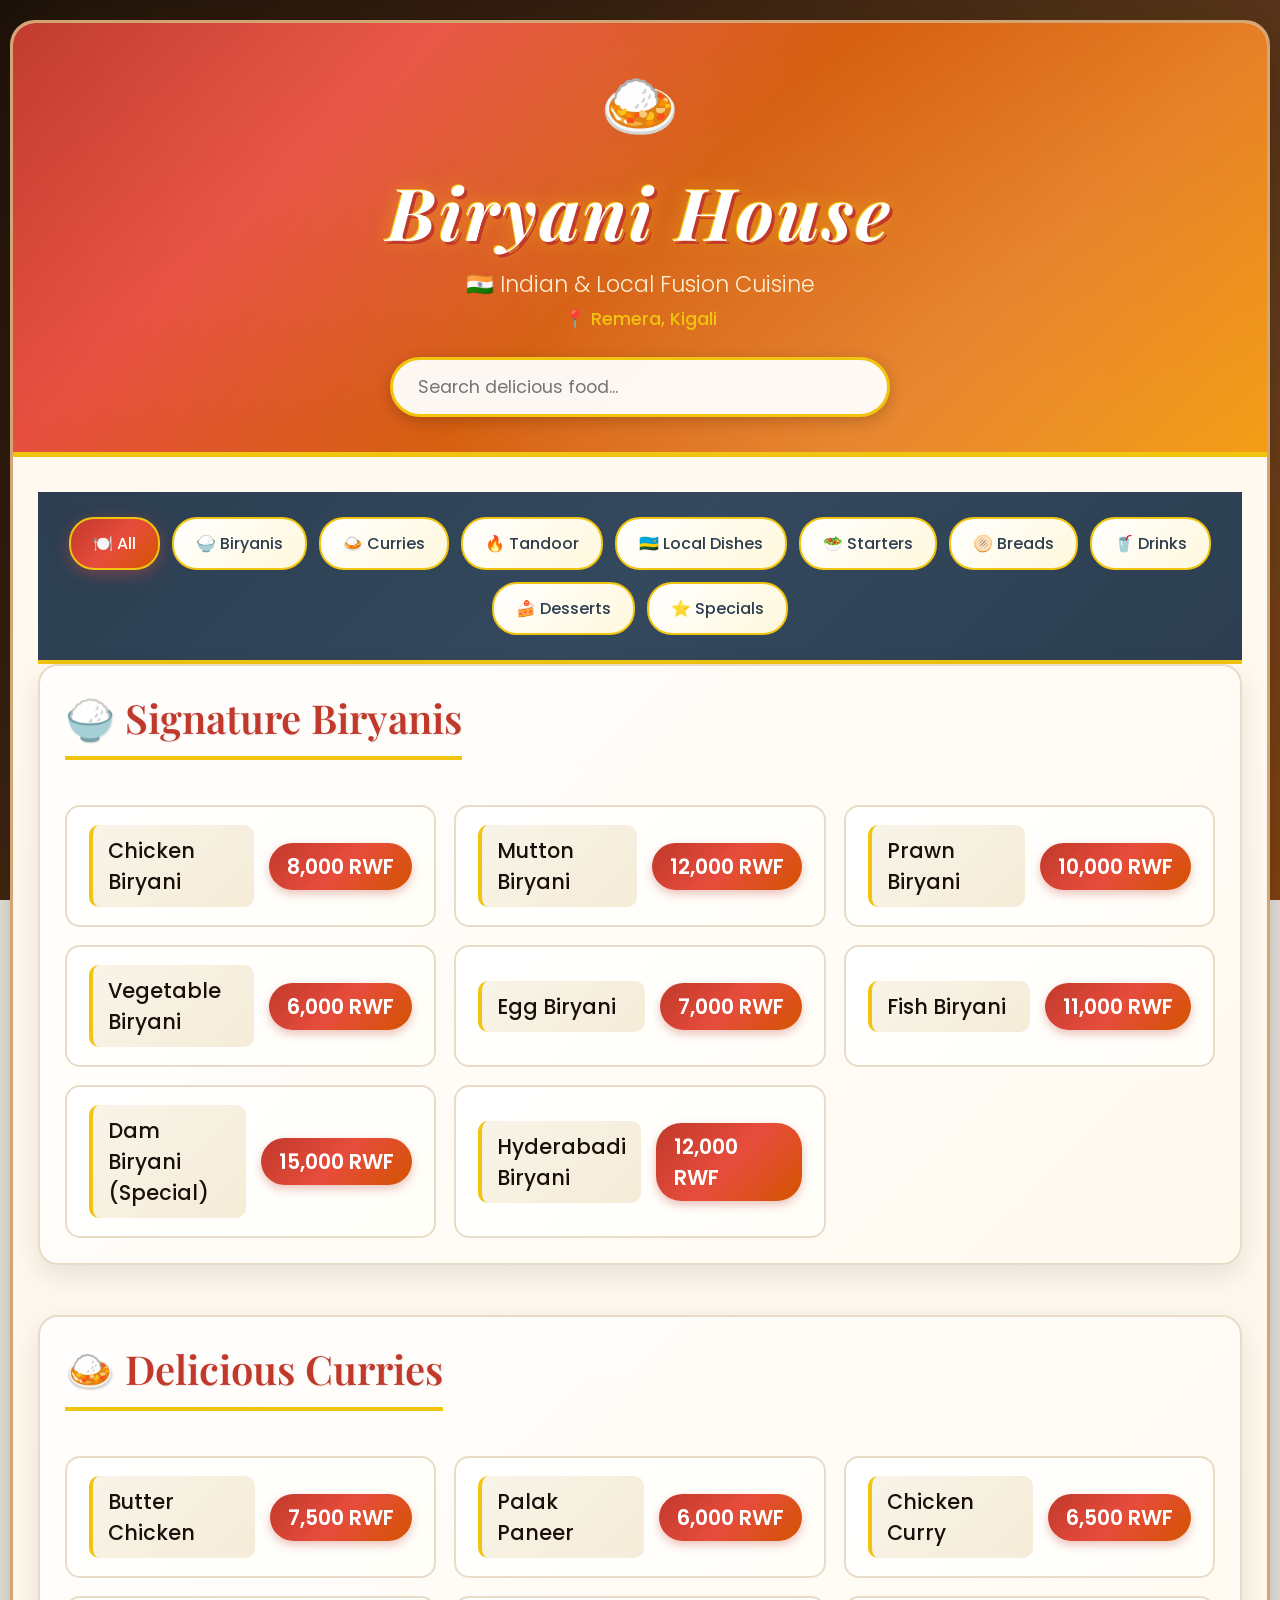
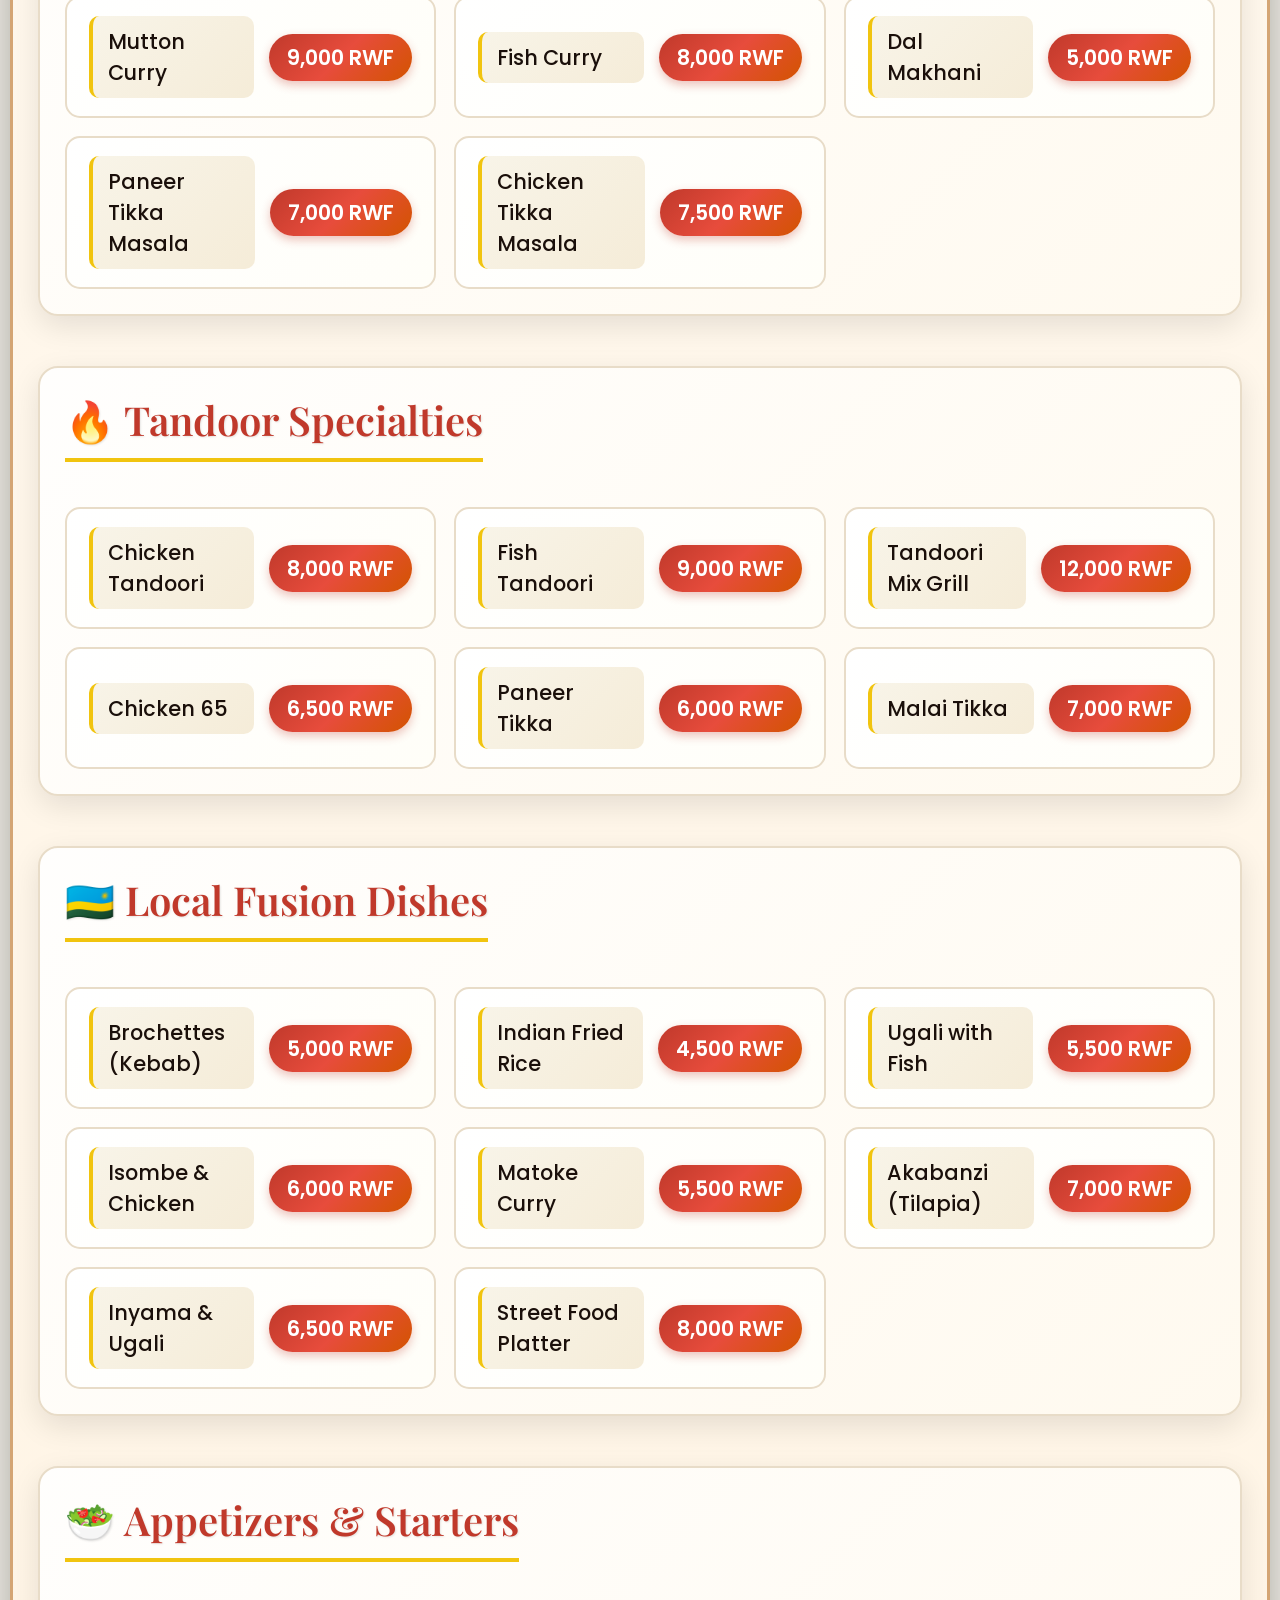
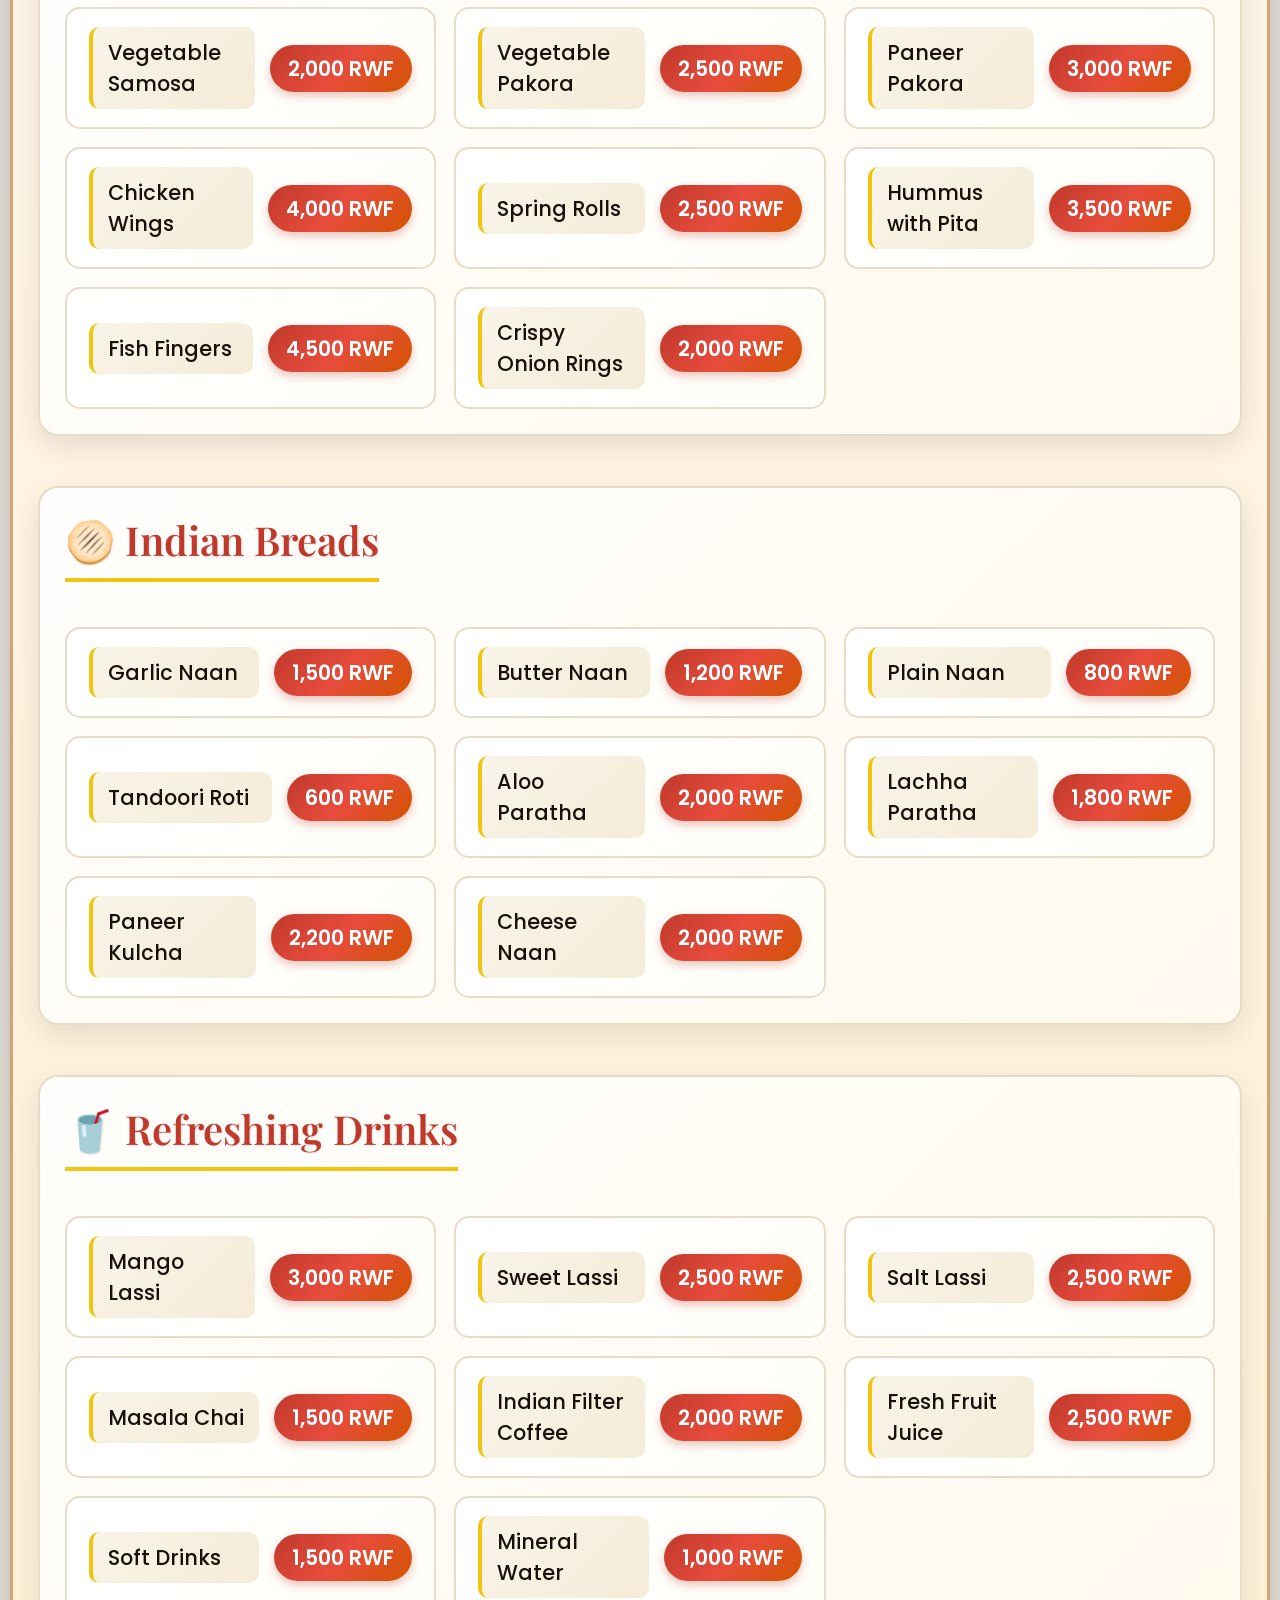
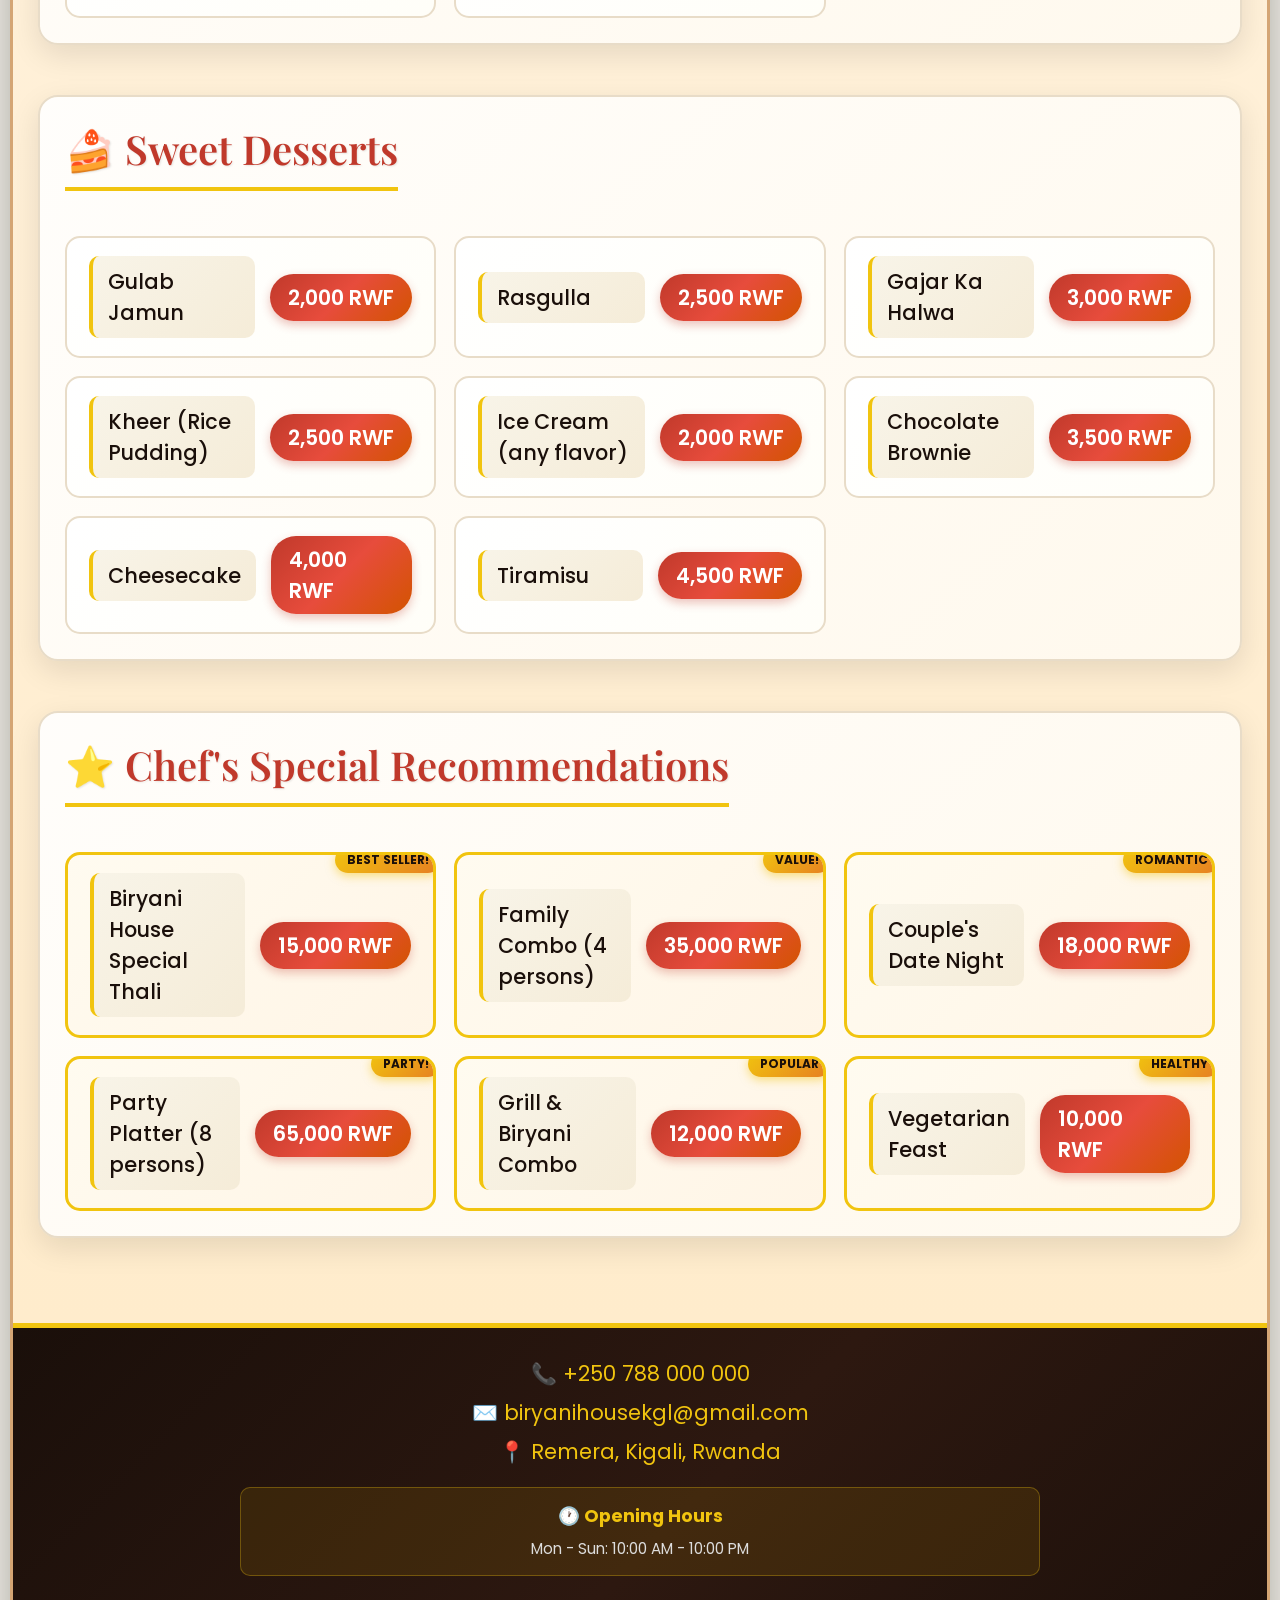
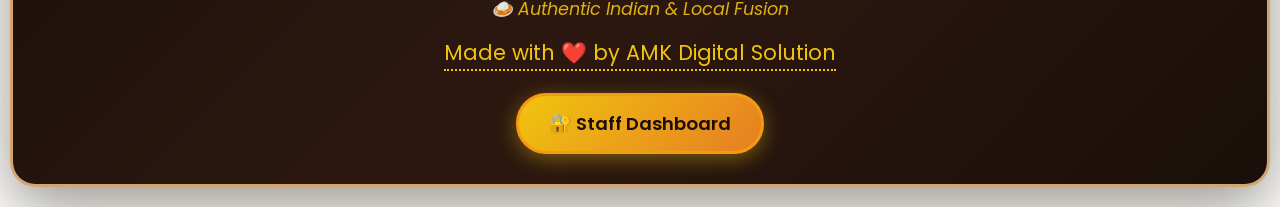
==== commit 1117de7f: "Fix ordering form, announcement alert, add goToPayment function" ====
--- a/menu.html
+++ b/menu.html
@@ -543,7 +543,8 @@
                         <p>📍 <strong>Pickup Location:</strong> Biryani House, Remera</p>
                         <p>☎️ <strong>Contact:</strong> +250 788 000 000</p>
                     </div>
-                    <button type="submit" class="submit-order-btn">✓ Confirm Order</button>
+                    <button type="button" class="submit-order-btn" onclick="goToPayment()">💳 Pay with MTN</button>
+                    <button type="submit" class="submit-order-btn">✓ Confirm Order (Pay at Pickup)</button>
                 </form>
             </div>
         </div>
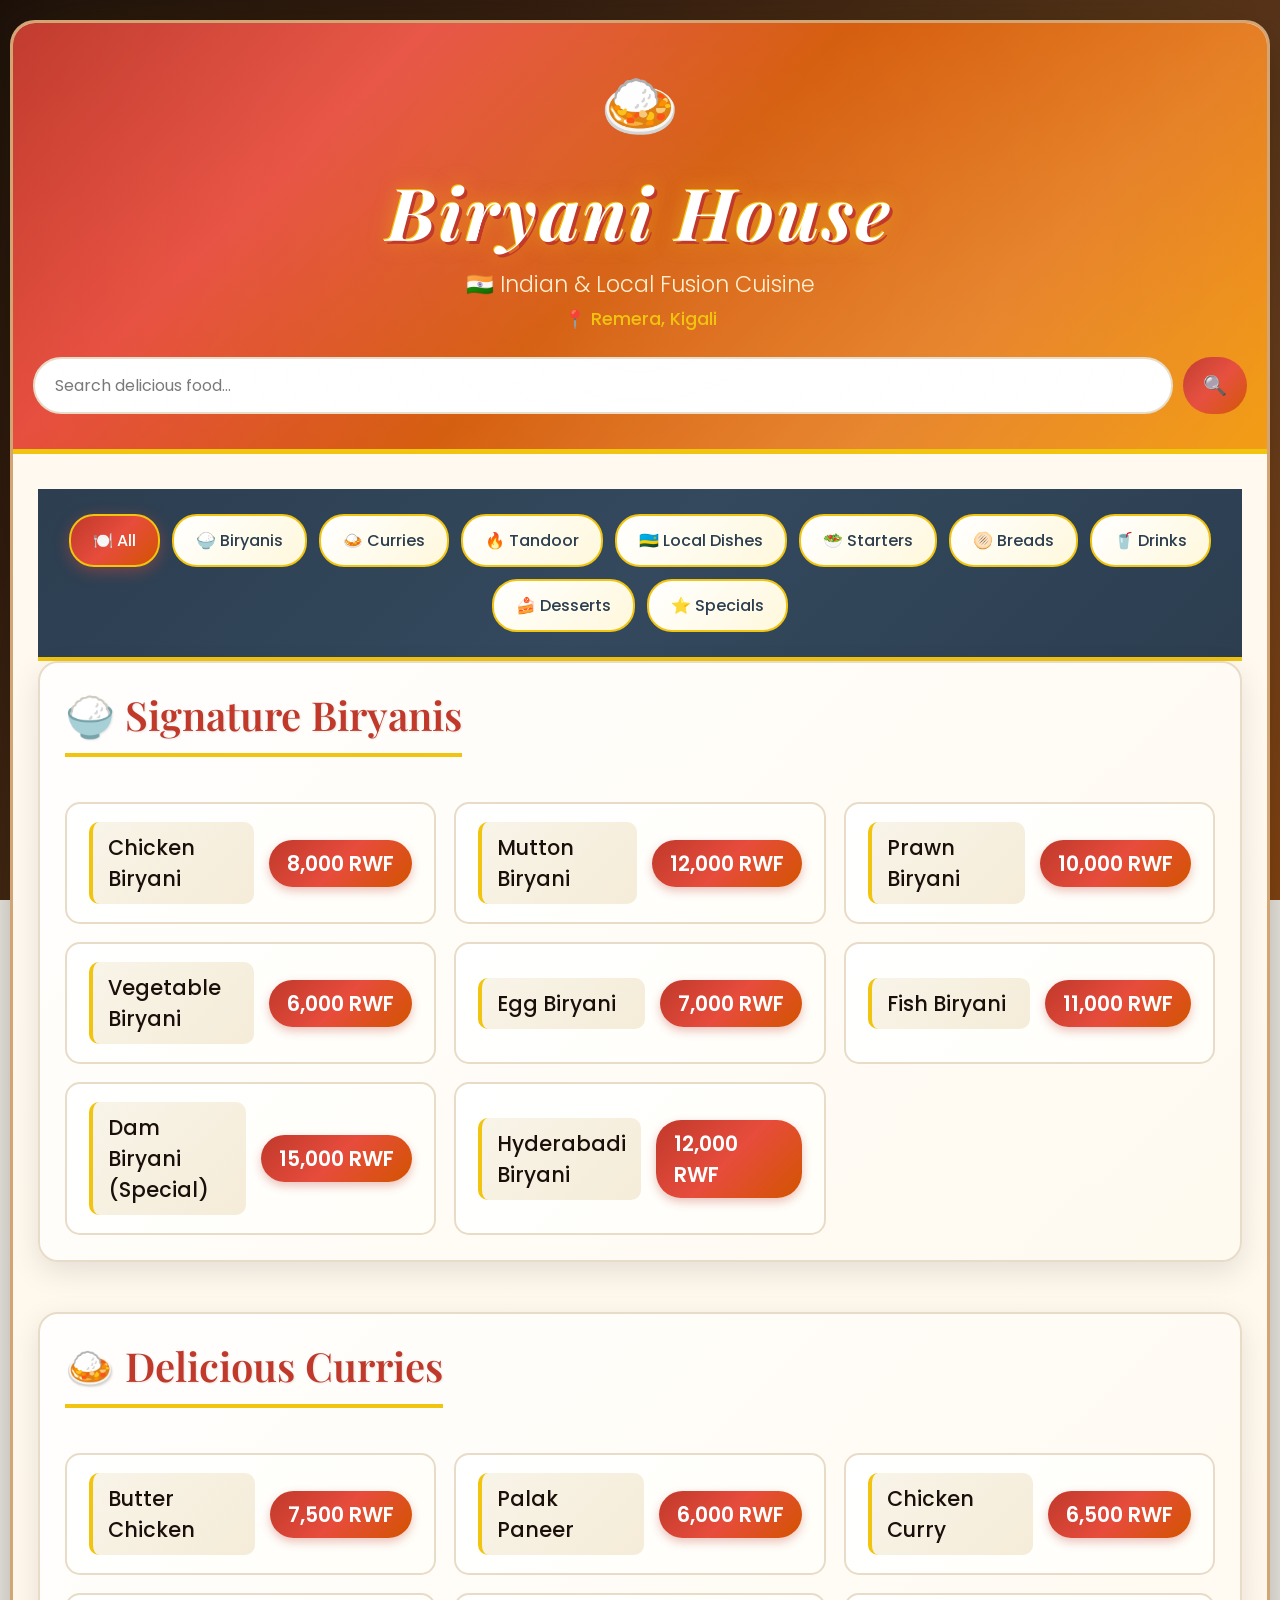
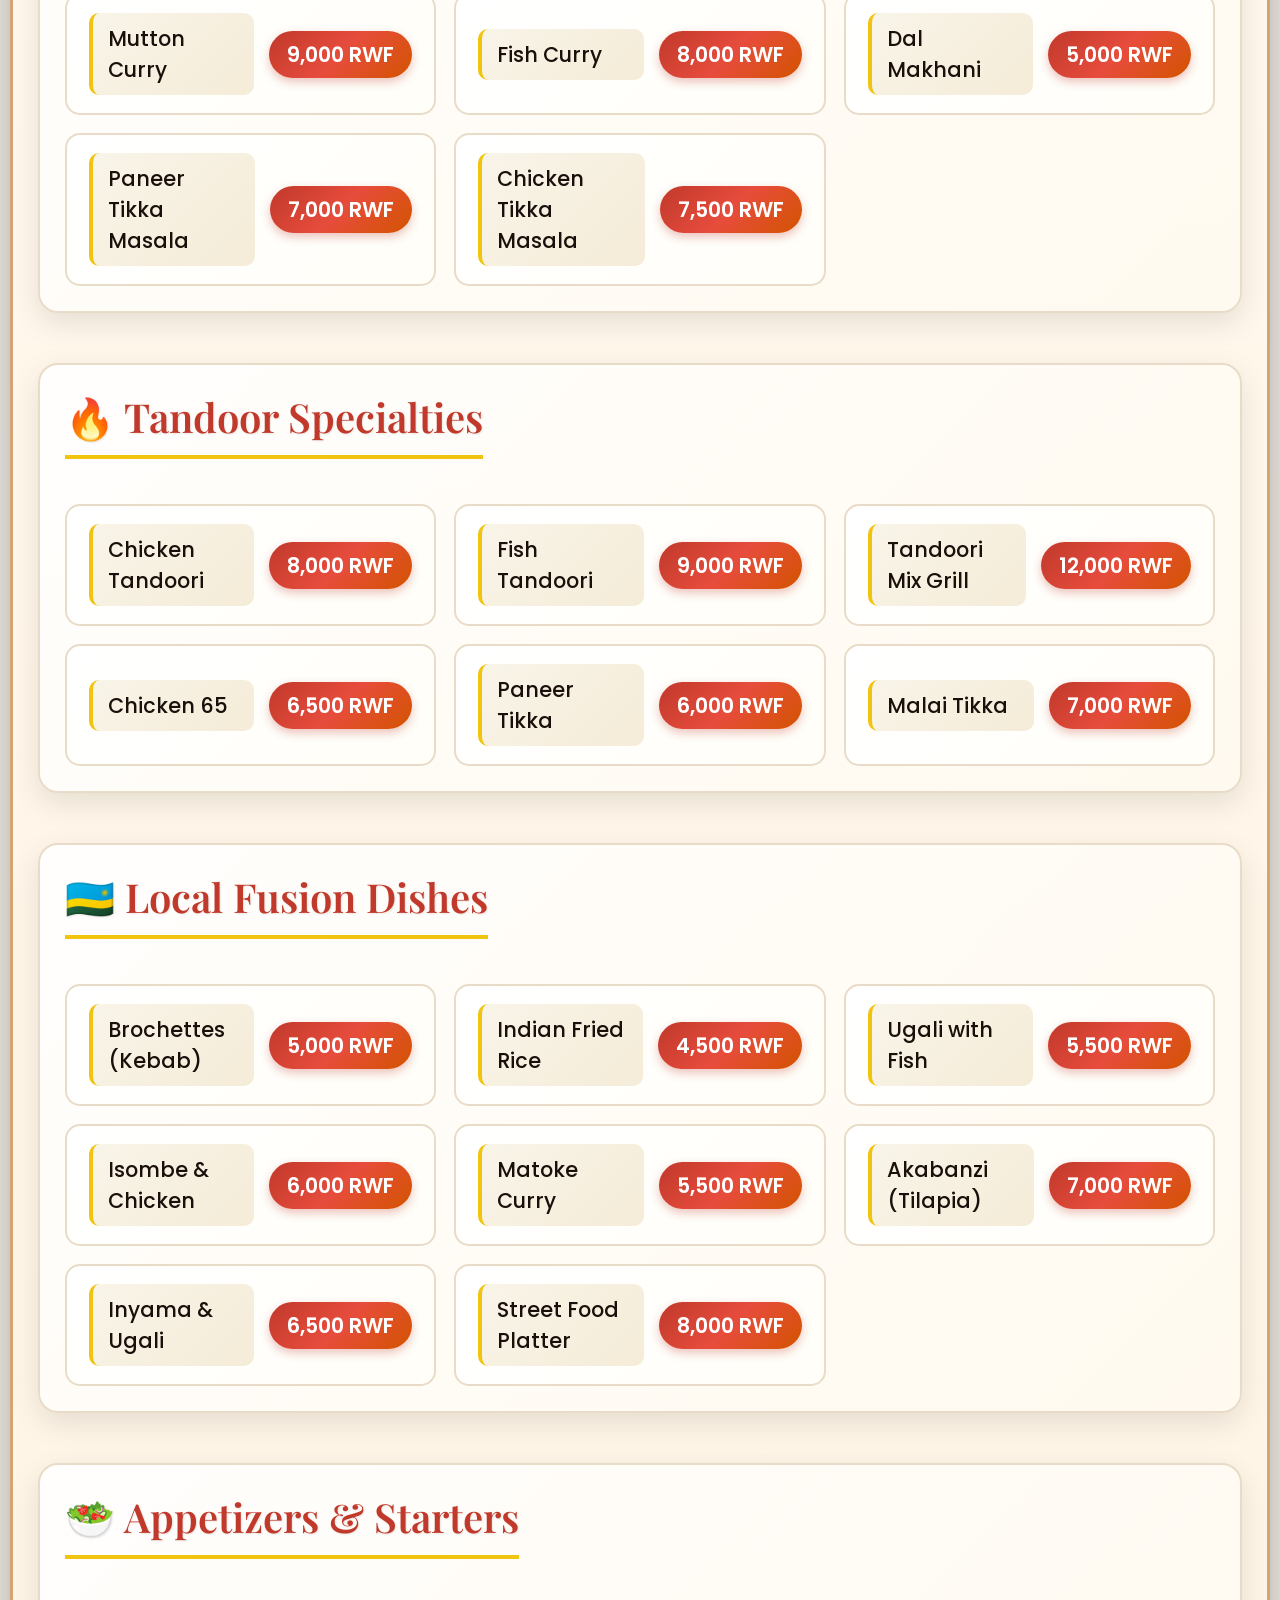
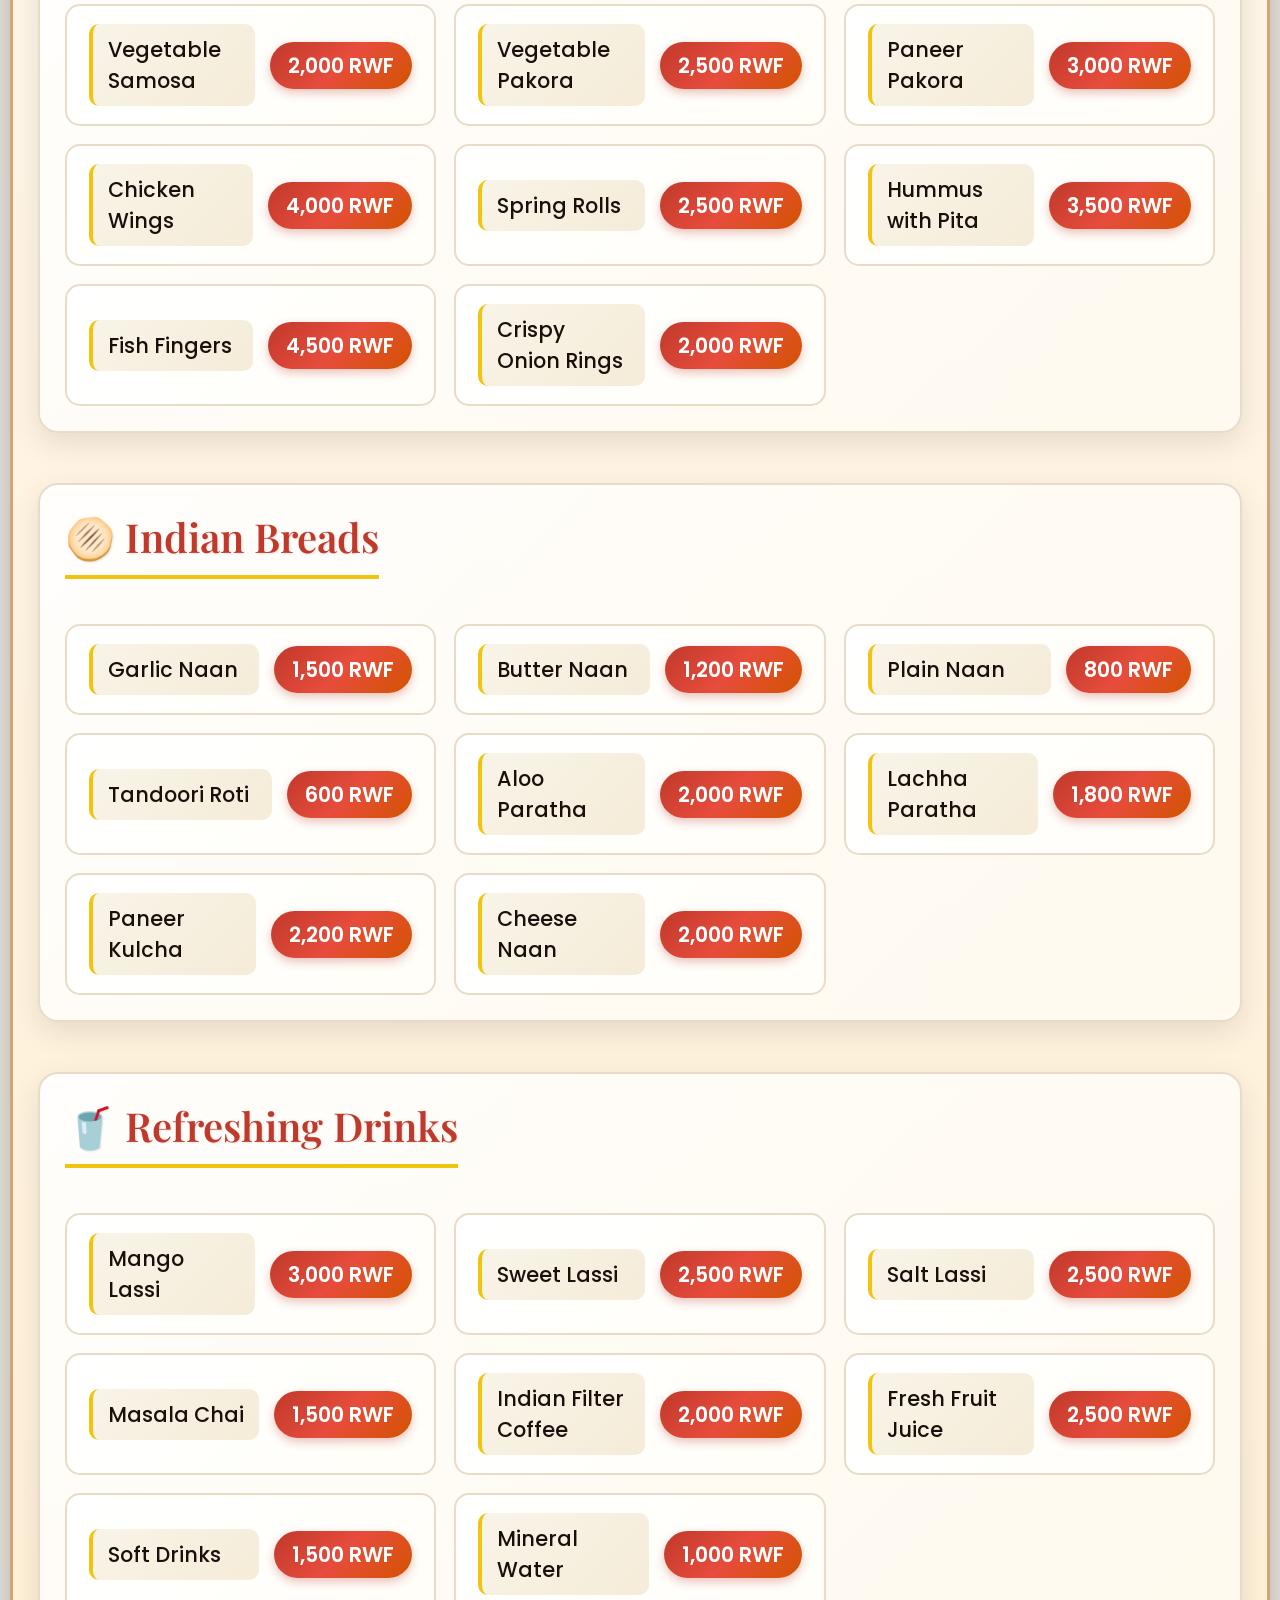
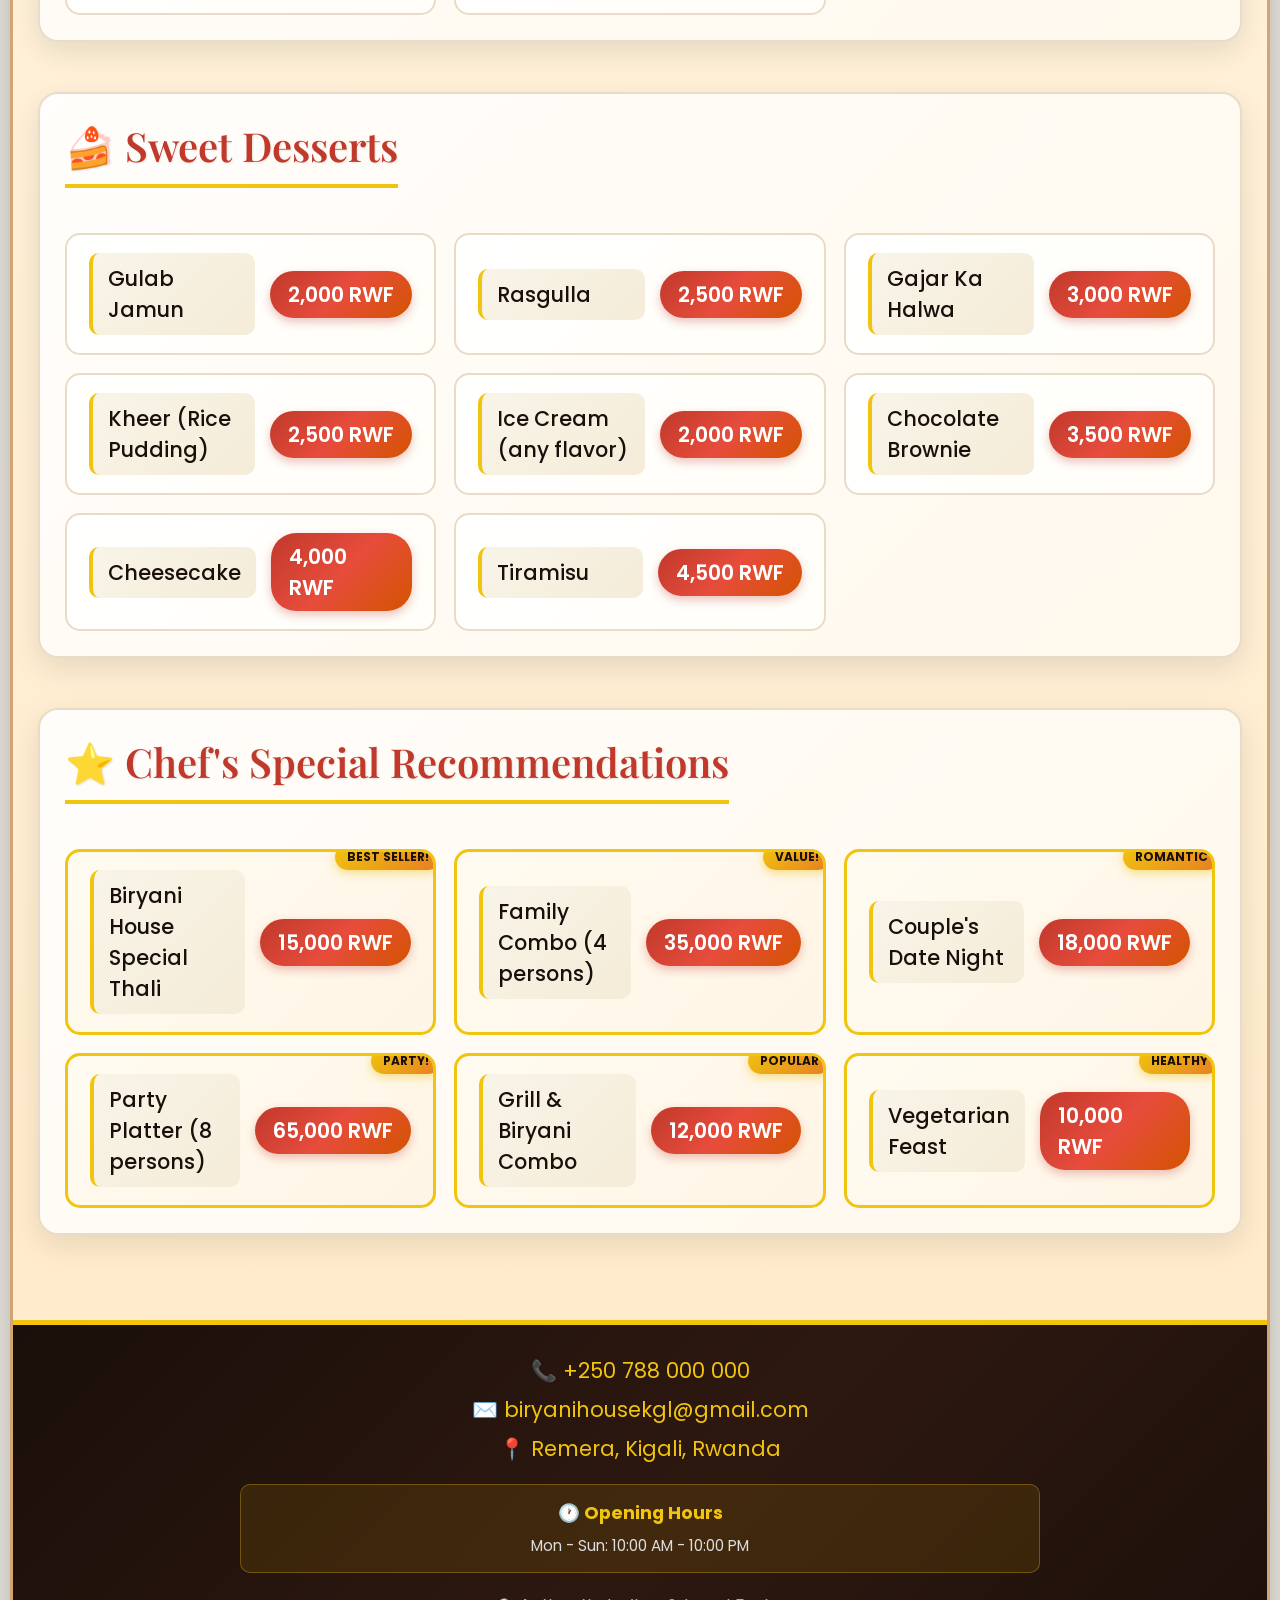
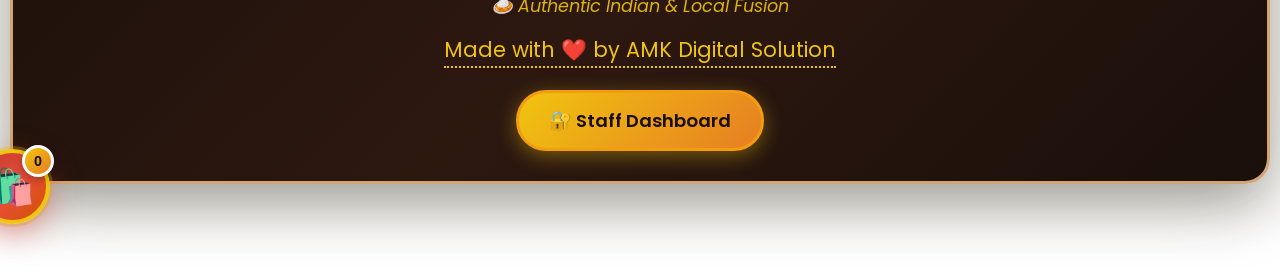
==== commit 2eab14ed: "Fix search and category buttons - add search button and make filters work" ====
--- a/menu.html
+++ b/menu.html
@@ -71,6 +71,7 @@
             </div>
             <div class="search-bar">
                 <input type="text" id="searchInput" placeholder="Search delicious food...">
+                <button type="button" class="search-btn" onclick="performSearch()">🔍</button>
             </div>
         </header>
 
@@ -629,14 +630,6 @@
         </div>
     </div>
 
-    <script>
-        // Load menu script
-        setTimeout(() => {
-            const script = document.createElement('script');
-            script.src = 'menu-script.js';
-            document.body.appendChild(script);
-            console.log('🍛 Biryani House Menu Loaded');
-        }, 500);
-    </script>
+    <script src="menu-script.js"></script>
 </body>
 </html>
--- a/menu-style.css
+++ b/menu-style.css
@@ -142,6 +142,41 @@
 
 .search-bar {
     margin-top: 25px;
+    display: flex;
+    gap: 10px;
+}
+
+.search-bar input {
+    flex: 1;
+    padding: 14px 20px;
+    font-size: 1rem;
+    border: 2px solid #e8dcc8;
+    border-radius: 30px;
+    outline: none;
+    transition: all 0.3s ease;
+    font-family: 'Poppins', sans-serif;
+}
+
+.search-bar input:focus {
+    border-color: #f1c40f;
+    box-shadow: 0 0 15px rgba(241, 196, 15, 0.3);
+}
+
+.search-btn {
+    padding: 14px 20px;
+    background: linear-gradient(135deg, #c0392b 0%, #e74c3c 50%, #d35400 100%);
+    border: none;
+    border-radius: 30px;
+    color: white;
+    font-size: 1.2rem;
+    cursor: pointer;
+    transition: all 0.3s ease;
+}
+
+.search-btn:hover {
+    transform: scale(1.05);
+    box-shadow: 0 5px 15px rgba(192, 57, 43, 0.4);
+}
     position: relative;
     z-index: 1;
 }
